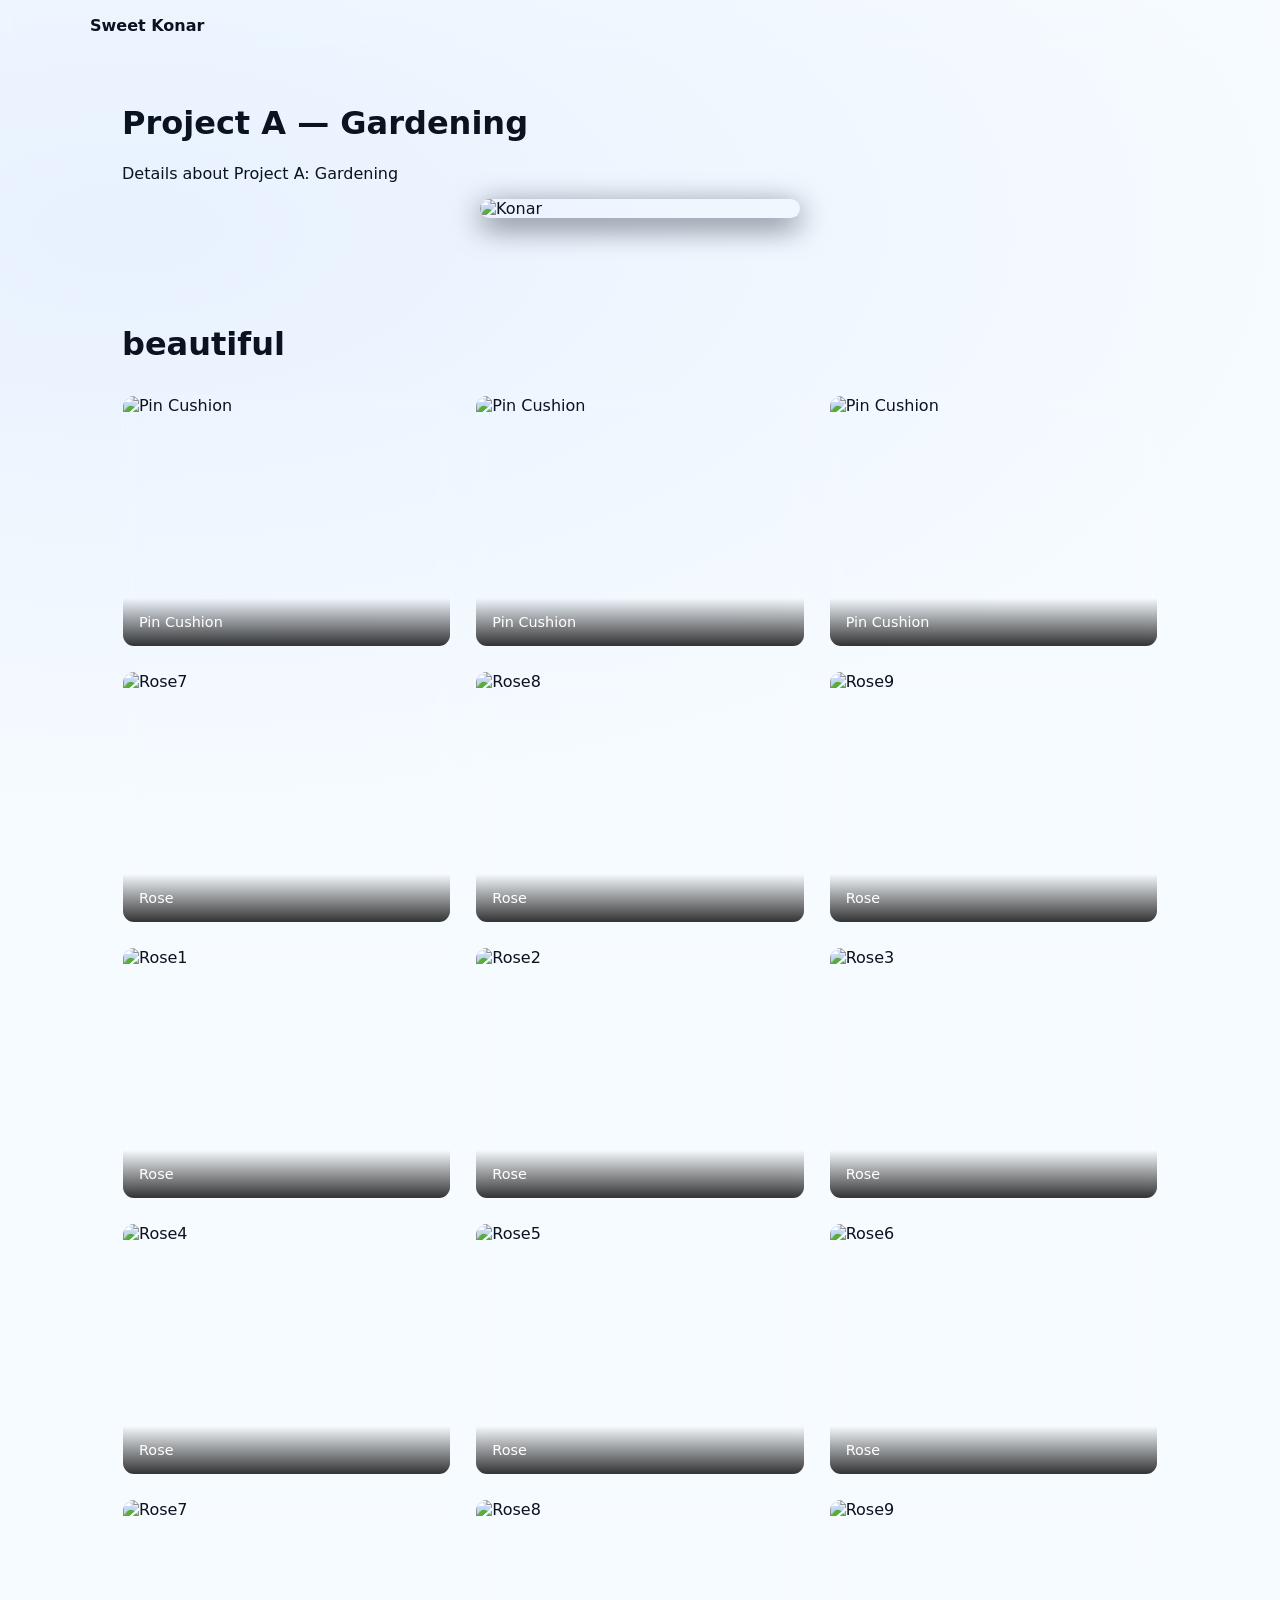
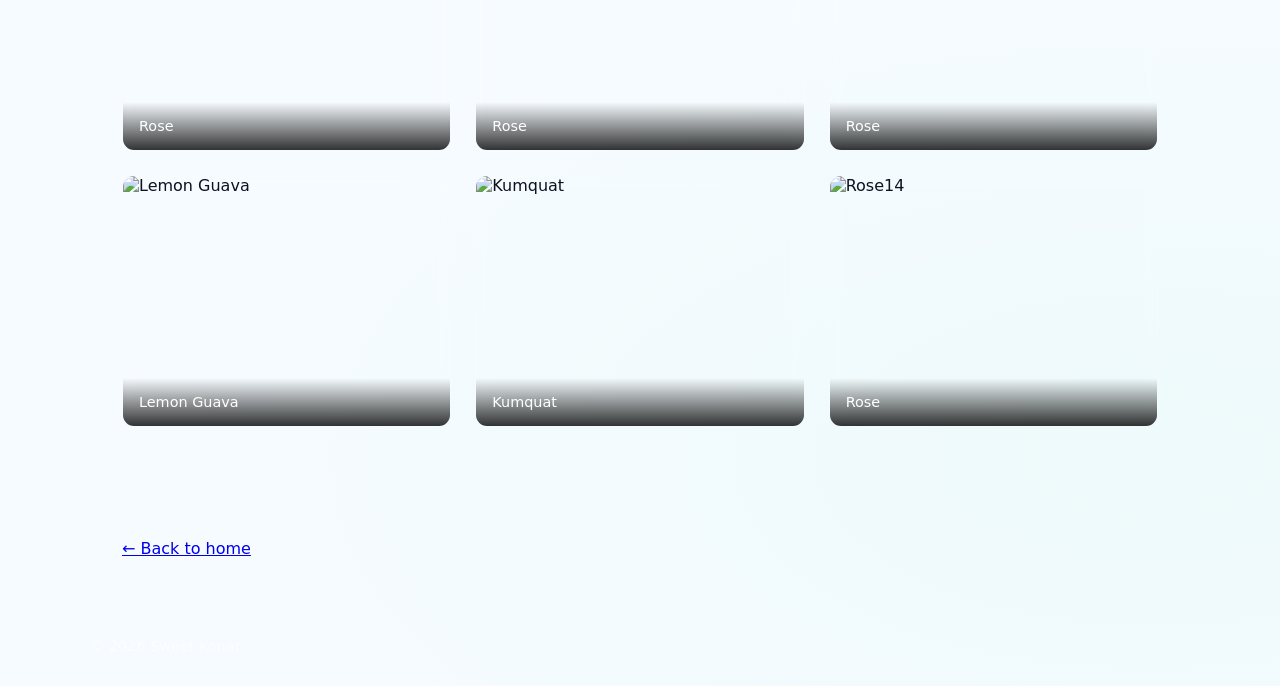
==== projectA.html @ 4a52314b "update" ====
<!doctype html>
<html lang="en">
<head>
  <meta charset="utf-8">
  <meta name="viewport" content="width=device-width,initial-scale=1">
  <title>Project B — Home Improvement</title>
  <link rel="stylesheet" href="styles.css">
</head>
<body>
  <header class="site-header">
    <div class="container header-inner">
      <a class="brand" href="/">Sweet Konar</a>
    </div>
  </header>
  <main class="container">
    <h1>Project A — Gardening</h1>
    <p>Details about Project A: Gardening</p>
    <div class="hero-media" aria-hidden>
      <img src="A/door.jpeg" alt="Konar" class="avatar">
    </div>
  
    <!-- Photo Gallery Section -->
    <section class="photo-gallery">
      <h2>beautiful</h2>
      <div class="gallery-grid">
        <!-- Add your photos here -->
        <div class="gallery-item">
          <img src="A/pincushion_small.jpeg" alt="Pin Cushion" loading="lazy">
          <div class="gallery-caption">Pin Cushion</div>
        </div>
        <div class="gallery-item">
          <img src="A/pincushion4.jpeg" alt="Pin Cushion" loading="lazy">
          <div class="gallery-caption">Pin Cushion</div>
        </div>
        <div class="gallery-item">
          <img src="A/pincushion3_small.jpeg" alt="Pin Cushion" loading="lazy">
          <div class="gallery-caption">Pin Cushion</div>
        </div>
        <div class="gallery-item">
          <img src="A/rose17.jpeg" alt="Rose7" loading="lazy">
          <div class="gallery-caption">Rose</div>
        </div>
        <div class="gallery-item">
          <img src="A/rose11.jpeg" alt="Rose8" loading="lazy">
          <div class="gallery-caption">Rose</div>
        </div>
        <div class="gallery-item">
          <img src="A/rose12.jpeg" alt="Rose9" loading="lazy">
          <div class="gallery-caption">Rose</div>
        </div>
        <div class="gallery-item">
          <img src="A/rose1.jpeg" alt="Rose1" loading="lazy">
          <div class="gallery-caption">Rose</div>
        </div>
        <div class="gallery-item">
          <img src="A/rose2.jpeg" alt="Rose2" loading="lazy">
          <div class="gallery-caption">Rose</div>
        </div>
        <div class="gallery-item">
          <img src="A/rose3.jpeg" alt="Rose3" loading="lazy">
          <div class="gallery-caption">Rose</div>
        </div>
        <div class="gallery-item">
          <img src="A/rose4.jpeg" alt="Rose4" loading="lazy">
          <div class="gallery-caption">Rose</div>
        </div>
        <div class="gallery-item">
          <img src="A/rose5.jpeg" alt="Rose5" loading="lazy">
          <div class="gallery-caption">Rose</div>
        </div>
        <div class="gallery-item">
          <img src="A/rose6.jpeg" alt="Rose6" loading="lazy">
          <div class="gallery-caption">Rose</div>
        </div>
        <div class="gallery-item">
          <img src="A/rose7.jpeg" alt="Rose7" loading="lazy">
          <div class="gallery-caption">Rose</div>
        </div>
        <div class="gallery-item">
          <img src="A/rose8.jpeg" alt="Rose8" loading="lazy">
          <div class="gallery-caption">Rose</div>
        </div>
        <div class="gallery-item">
          <img src="A/rose9.jpeg" alt="Rose9" loading="lazy">
          <div class="gallery-caption">Rose</div>
        </div>
        <div class="gallery-item">
          <img src="A/lemon_guava.jpeg" alt="Lemon Guava" loading="lazy">
          <div class="gallery-caption">Lemon Guava</div>
        </div>
        <div class="gallery-item">
          <img src="A/kumquat.jpeg" alt="Kumquat" loading="lazy">
          <div class="gallery-caption">Kumquat</div>
        </div>
        <div class="gallery-item">
          <img src="A/rose14.jpeg" alt="Rose14" loading="lazy">
          <div class="gallery-caption">Rose</div>
        </div>
        <!-- Add more gallery items as needed -->
      </div>
    </section>

    <p><a href="/">← Back to home</a></p>
  </main>
  <footer class="site-footer container">© <span id="year"></span> Sweet Konar</footer>
  <script>
    document.getElementById('year').textContent = new Date().getFullYear();

    // Simple lightbox functionality
    document.addEventListener('DOMContentLoaded', function() {
      const galleryItems = document.querySelectorAll('.gallery-item img');
      const lightbox = document.createElement('div');
      lightbox.id = 'lightbox';
      lightbox.innerHTML = `
        <div class="lightbox-overlay">
          <div class="lightbox-content">
            <img src="" alt="">
            <div class="lightbox-caption"></div>
            <button class="lightbox-close">&times;</button>
          </div>
        </div>
      `;
      document.body.appendChild(lightbox);

      const lightboxImg = lightbox.querySelector('img');
      const lightboxCaption = lightbox.querySelector('.lightbox-caption');
      const lightboxClose = lightbox.querySelector('.lightbox-close');
      const lightboxOverlay = lightbox.querySelector('.lightbox-overlay');

      galleryItems.forEach(item => {
        item.addEventListener('click', function() {
          lightboxImg.src = this.src;
          lightboxCaption.textContent = this.alt;
          lightbox.style.display = 'block';
          document.body.style.overflow = 'hidden';
        });
      });

      function closeLightbox() {
        lightbox.style.display = 'none';
        document.body.style.overflow = 'auto';
      }

      lightboxClose.addEventListener('click', closeLightbox);
      lightboxOverlay.addEventListener('click', function(e) {
        if (e.target === lightboxOverlay) {
          closeLightbox();
        }
      });

      document.addEventListener('keydown', function(e) {
        if (e.key === 'Escape' && lightbox.style.display === 'block') {
          closeLightbox();
        }
      });
    });
  </script>
</body>
</html>
---- styles.css ----
:root{
  --bg: #0f172a;
  --card: rgba(255,255,255,0.06);
  --muted: rgba(255,255,255,0.7);
  --accent: linear-gradient(90deg,#6EE7B7,#3B82F6);
  --max-width: 1100px;
  --radius: 12px;
}
*{box-sizing:border-box}
body{
  margin:0; font-family: Inter, ui-sans-serif, system-ui, -apple-system, "Segoe UI", Roboto, "Helvetica Neue", Arial;
  background: radial-gradient(1200px 600px at 10% 10%, rgba(59,130,246,0.08), transparent),
              radial-gradient(1000px 500px at 90% 90%, rgba(110,231,183,0.06), transparent),
              var(--bg);
  color:#e6eef8; -webkit-font-smoothing:antialiased; -moz-osx-font-smoothing:grayscale;
}
.container{max-width:var(--max-width);margin:0 auto;padding:2rem}
.site-header{backdrop-filter: blur(6px);background:linear-gradient(180deg, rgba(255,255,255,0.02), transparent);}
.header-inner{display:flex;align-items:center;justify-content:space-between;padding:1rem 0}
.brand{font-weight:700;color:inherit;text-decoration:none}
.nav a{color:var(--muted);margin-left:1rem;text-decoration:none}
.hero{padding:6rem 0}
.hero-inner{display:grid;grid-template-columns:1fr 320px;gap:2.5rem;align-items:center}
.hero-text h1{font-size:2.4rem;margin:0 0 .5rem}
.tagline{color:var(--muted);margin:0 0 1.25rem}
.cta-row{margin:1rem 0}
.btn{display:inline-block;padding:.6rem 1rem;border-radius:10px;background:transparent;border:1px solid rgba(255,255,255,0.12);color:inherit;text-decoration:none}
.btn.ghost{background:transparent;opacity:0.9}
.social a{margin-right:.6rem;color:var(--muted);display:inline-flex;align-items:center}
.hero-media{display:flex;justify-content:center}
.avatar{width:100%;max-width:320px;height:auto;border-radius:12px;box-shadow:0 8px 30px rgba(2,6,23,0.6)}
.section{padding:3rem 0;border-top:1px solid rgba(255,255,255,0.02);background:transparent}
.projects{list-style:disc inside;padding-left:1rem;margin:0}
.projects li{padding:.35rem 0;color:var(--muted)}
.site-footer{padding:2rem 0;color:var(--muted);font-size:.9rem}
@media (max-width:880px){
  .hero-inner{grid-template-columns:1fr;grid-auto-rows:auto;text-align:center}
  .hero-media{order:-1}
  .nav{display:none}
}
@media (prefers-color-scheme:light){
  :root{--bg:#f6fbff;color-scheme:light}
  body{color:#0b1220}
  .site-header{background:transparent}
  .btn{border-color:rgba(11,18,32,0.08)}
}

/* Photo Gallery Styles */
.photo-gallery {
  margin: 3rem 0;
  padding: 2rem 0;
  border-top: 1px solid rgba(255,255,255,0.02);
}

.photo-gallery h2 {
  font-size: 2rem;
  margin-bottom: 2rem;
  color: inherit;
}

.gallery-grid {
  display: grid;
  grid-template-columns: repeat(auto-fill, minmax(300px, 1fr));
  gap: 1.5rem;
  margin-bottom: 2rem;
}

.gallery-item {
  position: relative;
  border-radius: var(--radius);
  overflow: hidden;
  background: var(--card);
  backdrop-filter: blur(6px);
  border: 1px solid rgba(255,255,255,0.08);
  transition: transform 0.3s ease, box-shadow 0.3s ease;
}

.gallery-item:hover {
  transform: translateY(-4px);
  box-shadow: 0 12px 40px rgba(2,6,23,0.4);
}

.gallery-item img {
  width: 100%;
  height: 250px;
  object-fit: cover;
  display: block;
  transition: transform 0.3s ease;
}

.gallery-item:hover img {
  transform: scale(1.05);
}

.gallery-caption {
  position: absolute;
  bottom: 0;
  left: 0;
  right: 0;
  background: linear-gradient(transparent, rgba(0,0,0,0.8));
  color: white;
  padding: 1rem;
  font-size: 0.9rem;
  font-weight: 500;
}

/* Responsive adjustments for gallery */
@media (max-width: 768px) {
  .gallery-grid {
    grid-template-columns: repeat(auto-fill, minmax(250px, 1fr));
    gap: 1rem;
  }

  .gallery-item img {
    height: 200px;
  }
}

@media (max-width: 480px) {
  .gallery-grid {
    grid-template-columns: 1fr;
  }

  .gallery-item img {
    height: 220px;
  }
}

/* Lightbox Styles */
#lightbox {
  display: none;
  position: fixed;
  top: 0;
  left: 0;
  width: 100%;
  height: 100%;
  z-index: 1000;
}

.lightbox-overlay {
  position: absolute;
  top: 0;
  left: 0;
  width: 100%;
  height: 100%;
  background: rgba(15, 23, 42, 0.9);
  backdrop-filter: blur(8px);
  display: flex;
  align-items: center;
  justify-content: center;
  padding: 2rem;
}

.lightbox-content {
  position: relative;
  max-width: 90vw;
  max-height: 90vh;
  background: var(--bg);
  border-radius: var(--radius);
  overflow: hidden;
  box-shadow: 0 20px 60px rgba(2,6,23,0.6);
  border: 1px solid rgba(255,255,255,0.1);
}

.lightbox-content img {
  width: 100%;
  height: auto;
  max-height: 80vh;
  object-fit: contain;
  display: block;
}

.lightbox-caption {
  position: absolute;
  bottom: 0;
  left: 0;
  right: 0;
  background: linear-gradient(transparent, rgba(0,0,0,0.9));
  color: white;
  padding: 1.5rem;
  font-size: 1rem;
  font-weight: 500;
}

.lightbox-close {
  position: absolute;
  top: 1rem;
  right: 1rem;
  background: rgba(0,0,0,0.7);
  color: white;
  border: none;
  width: 40px;
  height: 40px;
  border-radius: 50%;
  font-size: 1.5rem;
  cursor: pointer;
  display: flex;
  align-items: center;
  justify-content: center;
  transition: background 0.3s ease;
}

.lightbox-close:hover {
  background: rgba(0,0,0,0.9);
}

@media (max-width: 768px) {
  .lightbox-overlay {
    padding: 1rem;
  }

  .lightbox-content {
    max-width: 95vw;
    max-height: 95vh;
  }

  .lightbox-content img {
    max-height: 70vh;
  }
}
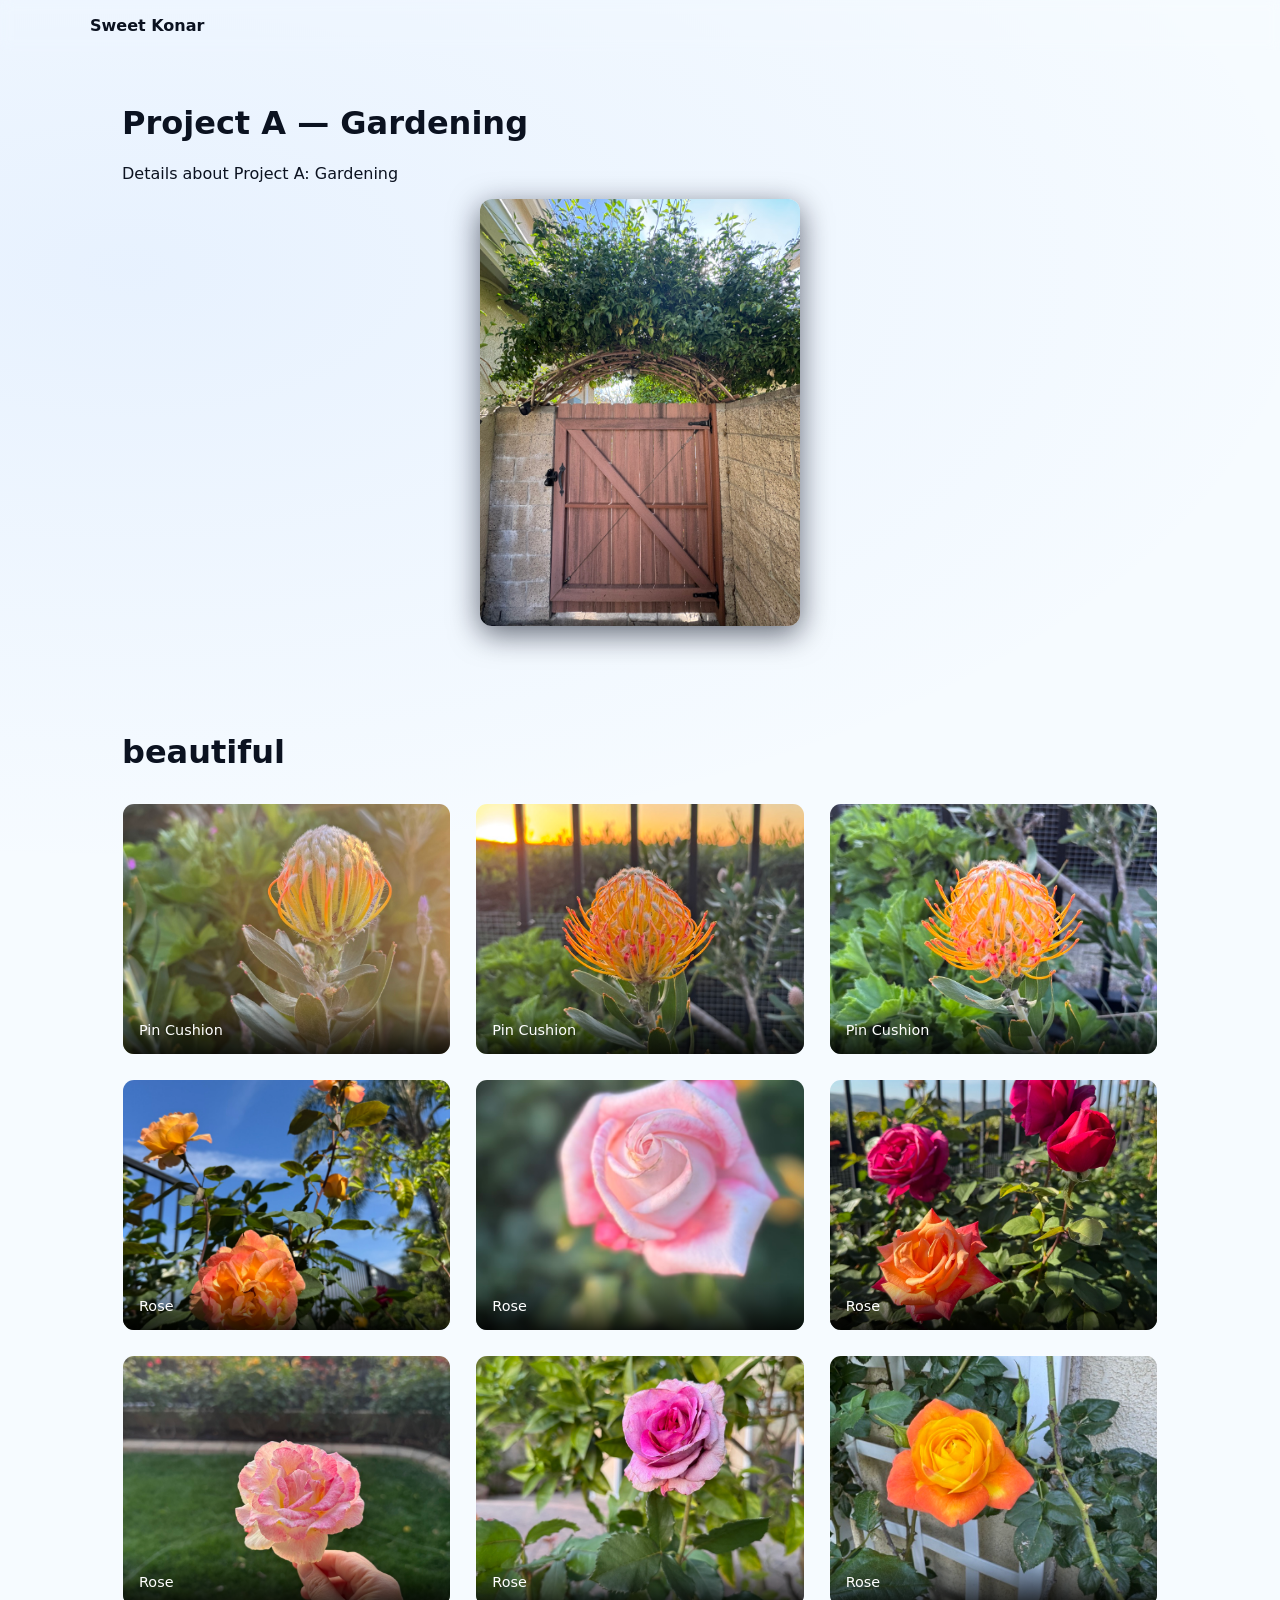
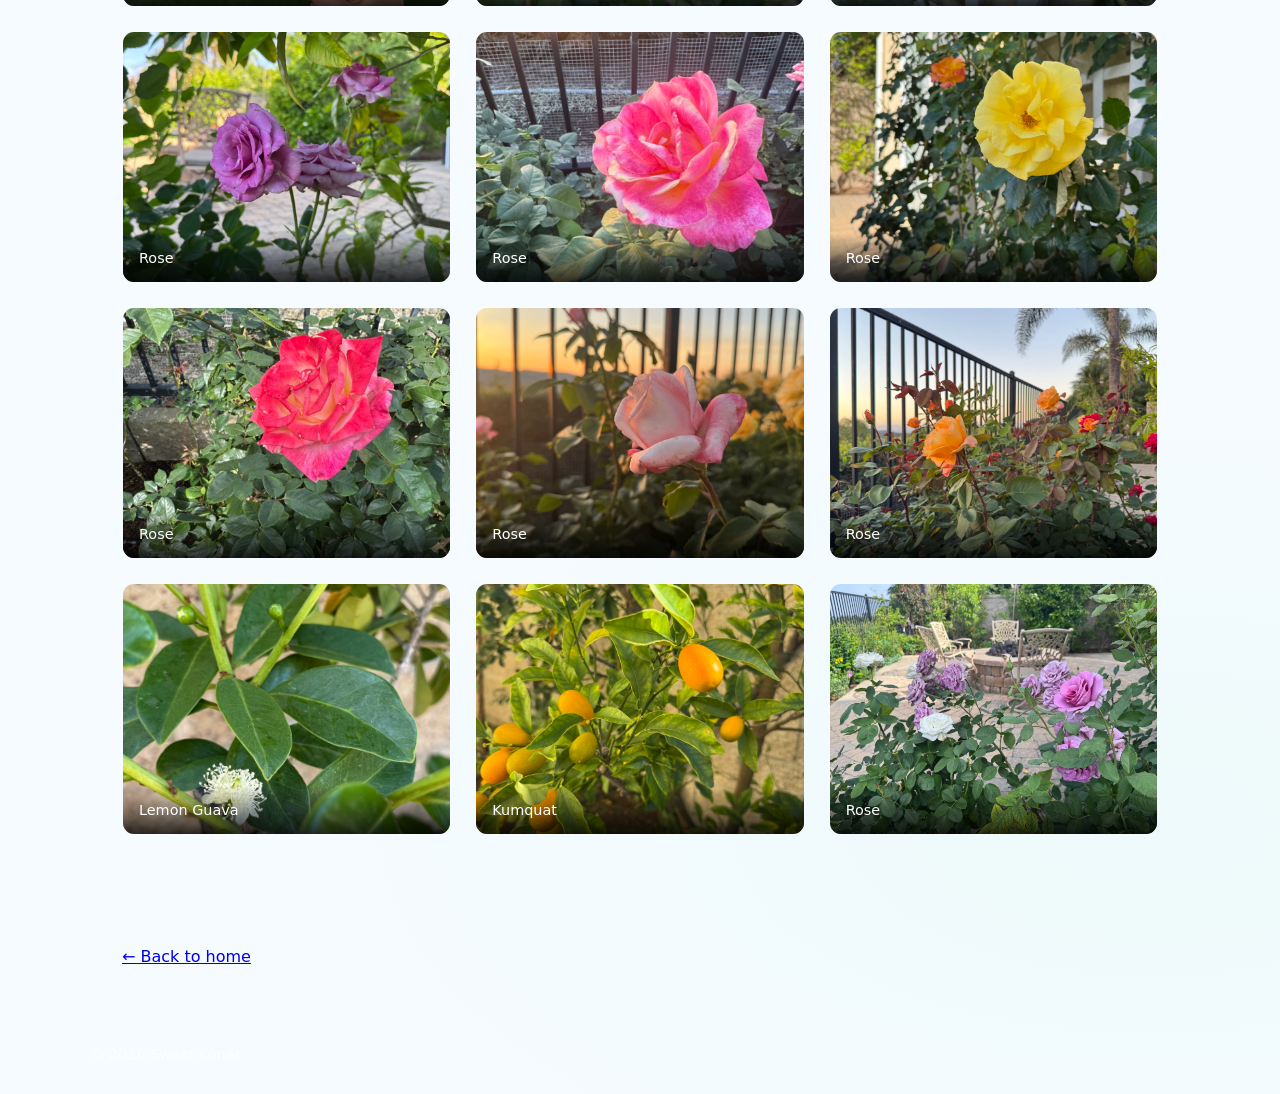
==== commit eb8be555: "typo" ====
--- a/projectA.html
+++ b/projectA.html
@@ -3,7 +3,7 @@
 <head>
   <meta charset="utf-8">
   <meta name="viewport" content="width=device-width,initial-scale=1">
-  <title>Project B — Home Improvement</title>
+  <title>Project A — Gardening</title>
   <link rel="stylesheet" href="styles.css">
 </head>
 <body>
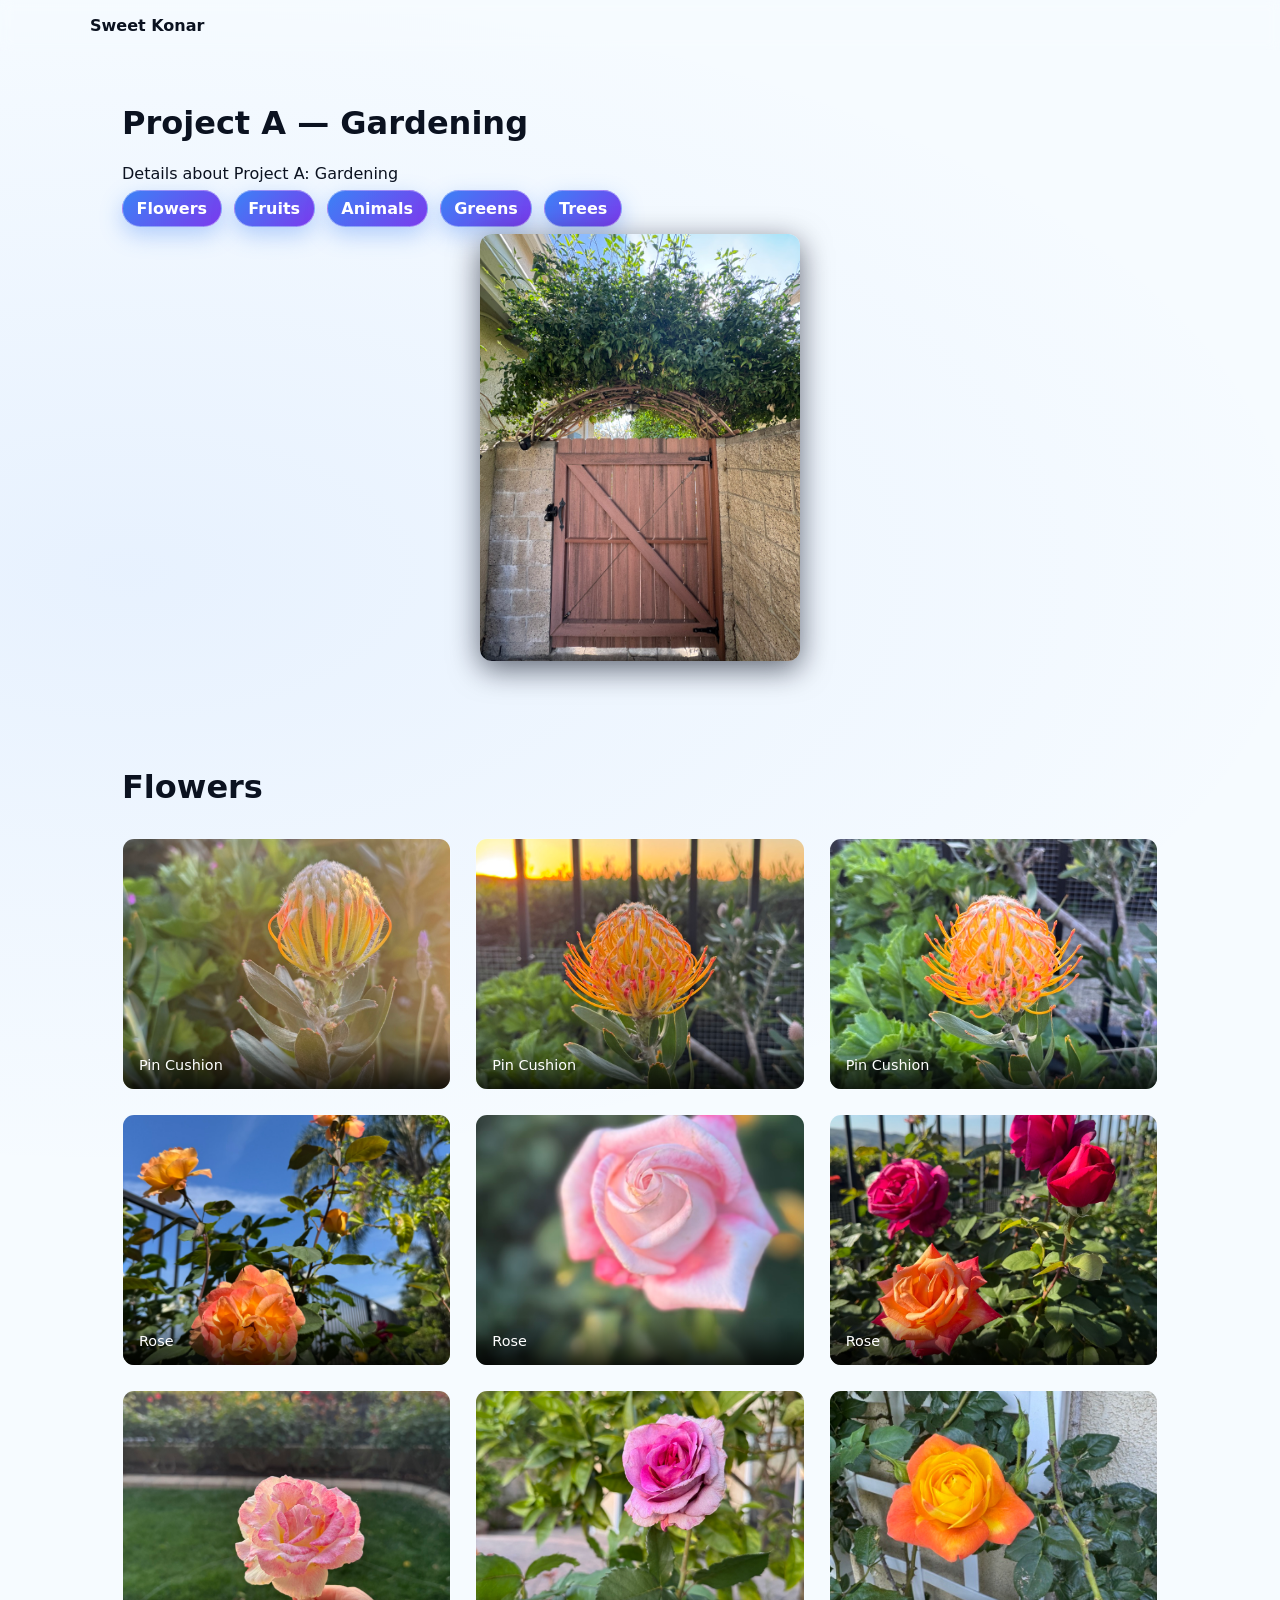
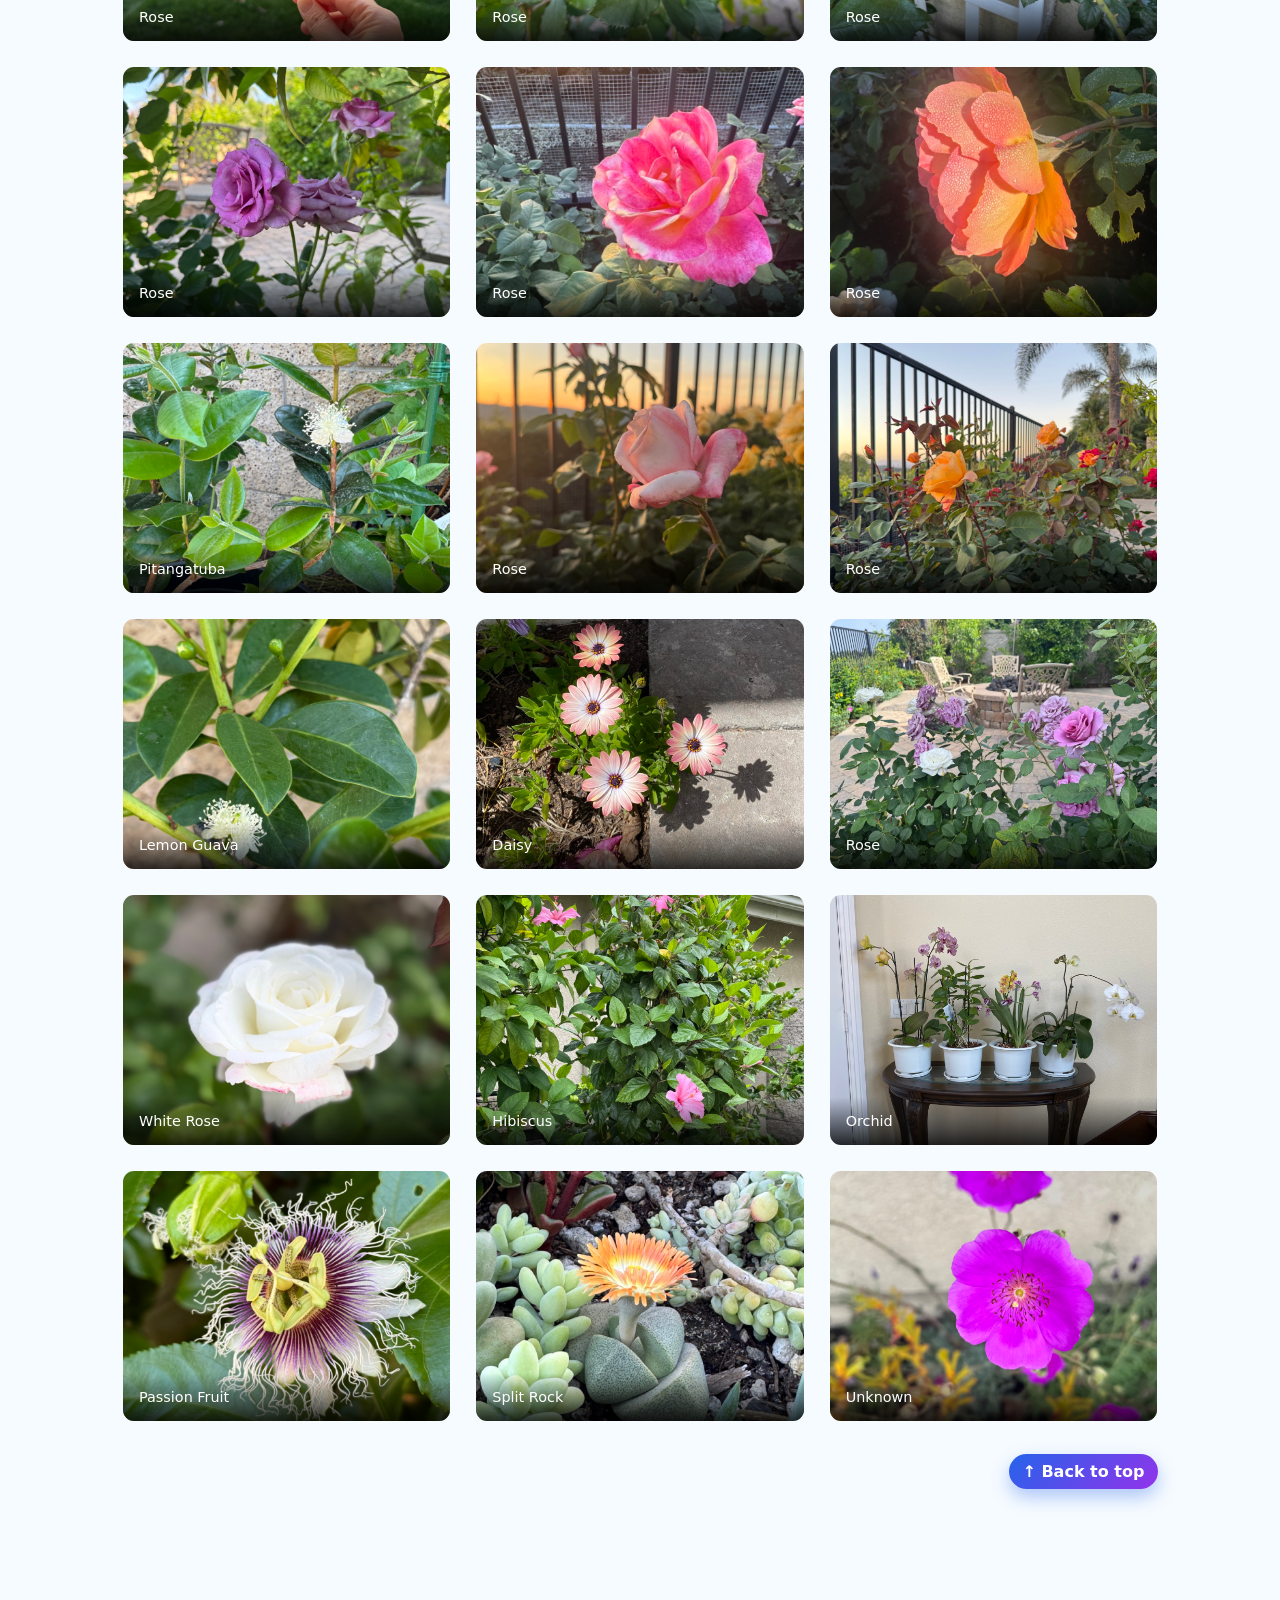
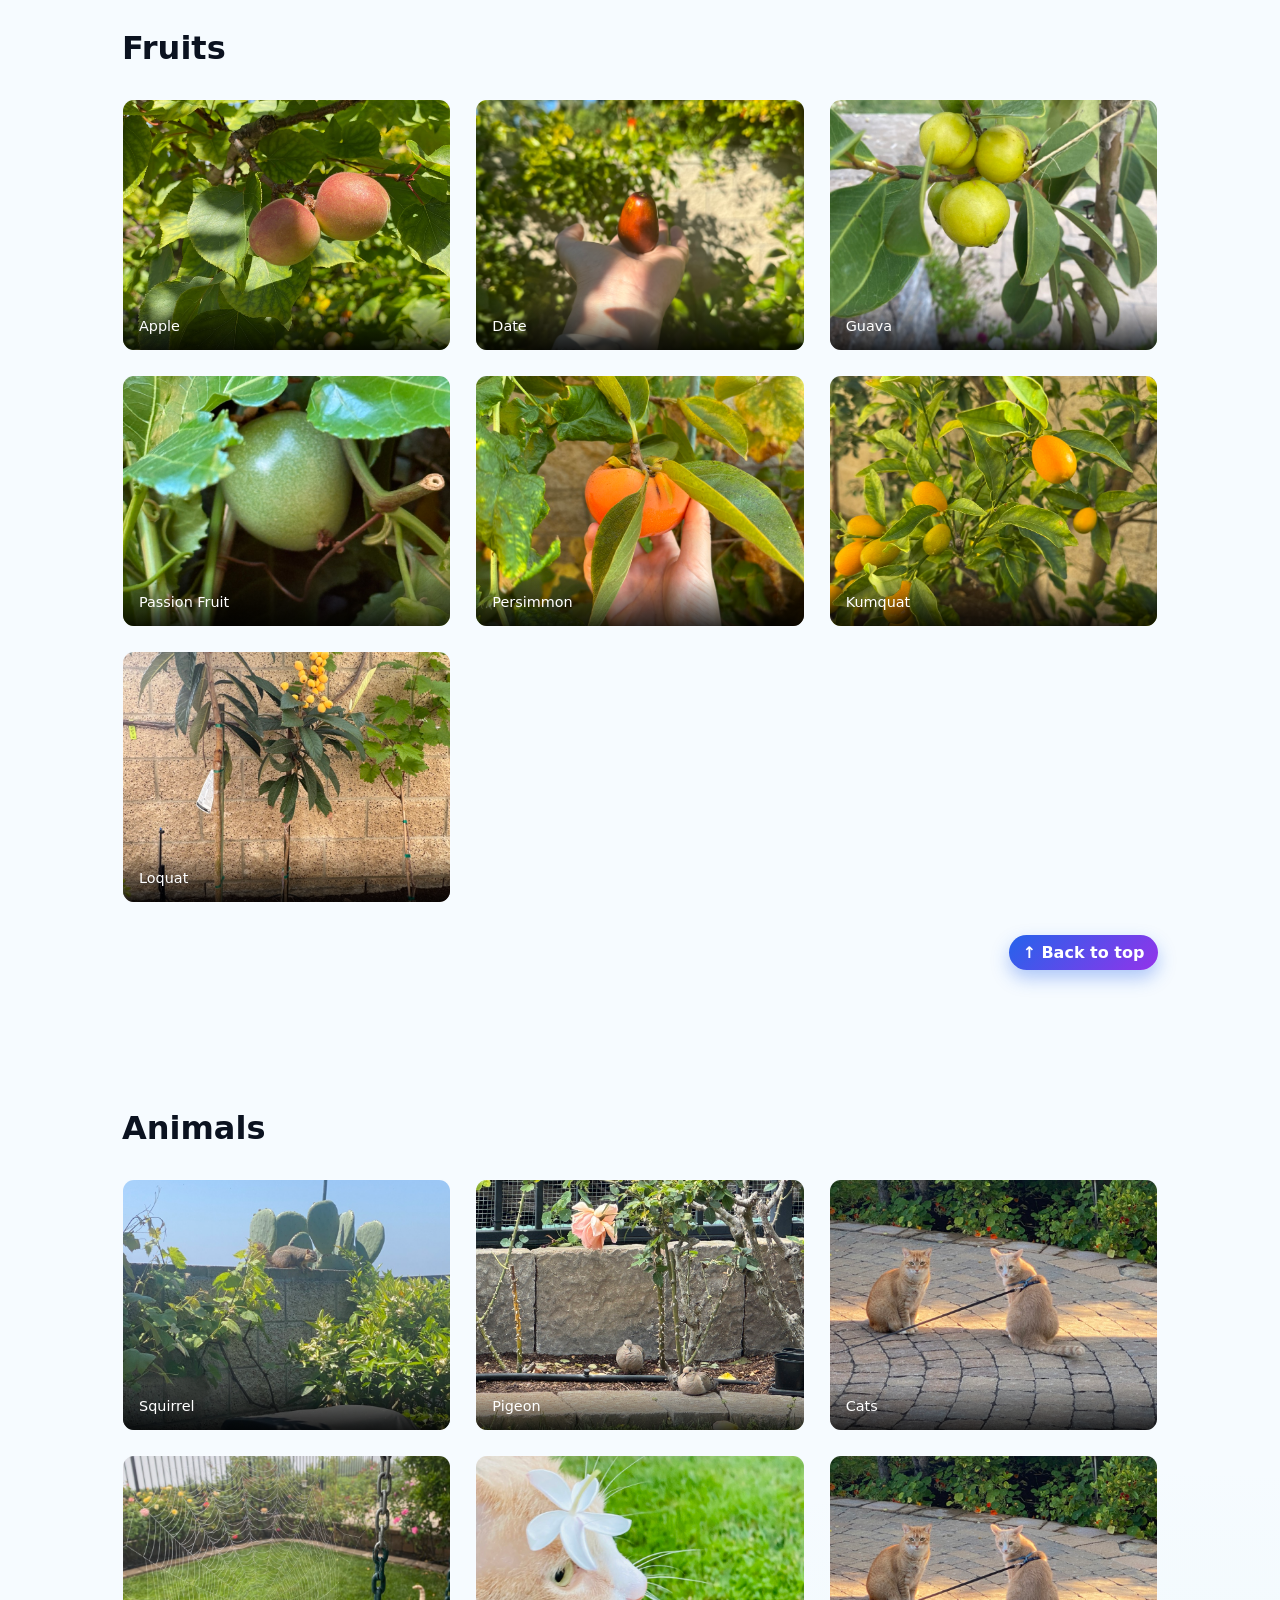
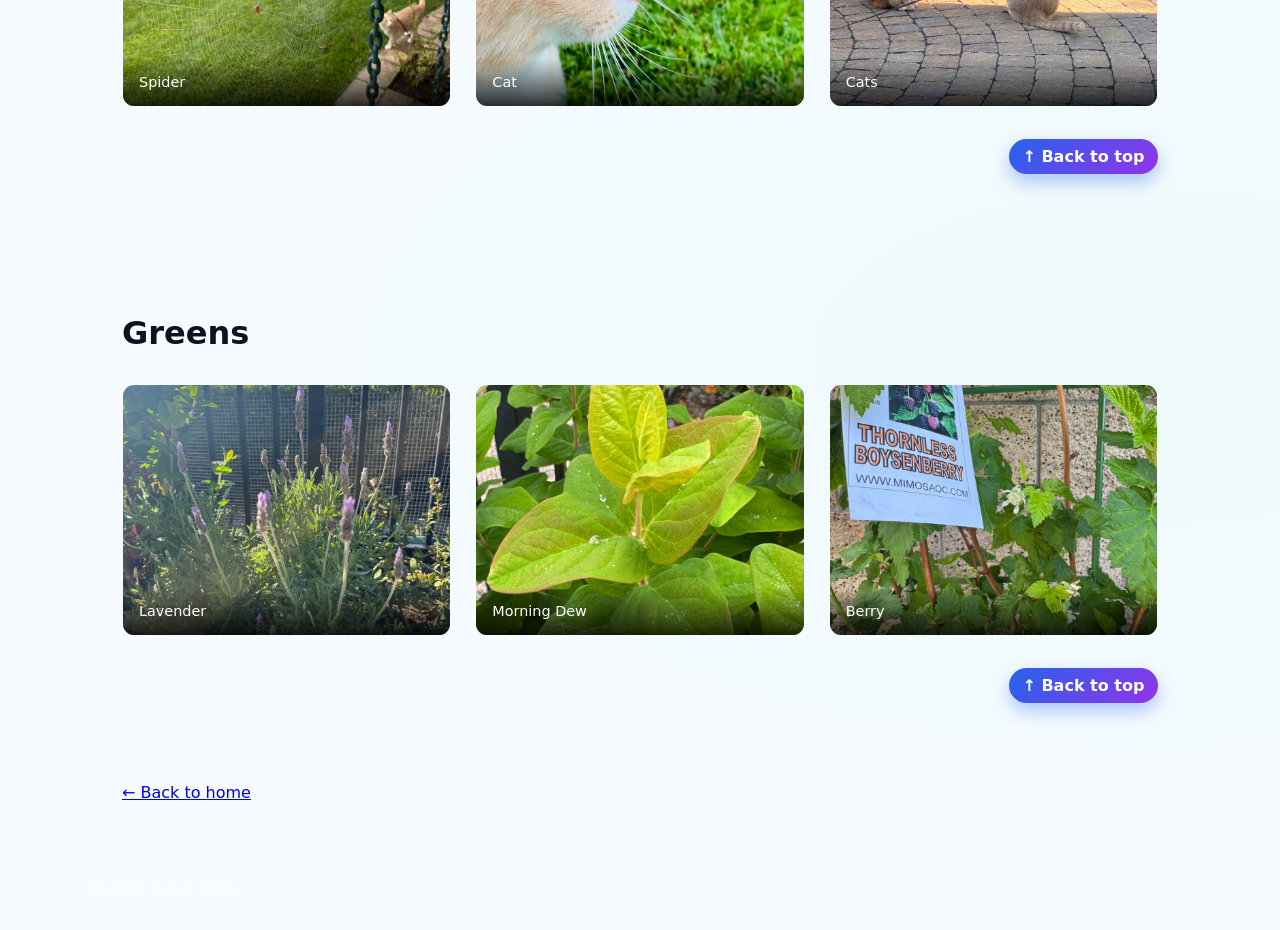
==== commit fe549207: "add pictures" ====
--- a/projectA.html
+++ b/projectA.html
@@ -12,16 +12,27 @@
       <a class="brand" href="/">Sweet Konar</a>
     </div>
   </header>
-  <main class="container">
+  <main id="top" class="container">
     <h1>Project A — Gardening</h1>
     <p>Details about Project A: Gardening</p>
+
+    <nav class="jump-links" aria-label="Jump to gallery sections">
+      <ul>
+        <li><a href="#flowers">Flowers</a></li>
+        <li><a href="#fruits">Fruits</a></li>
+        <li><a href="#animals">Animals</a></li>
+        <li><a href="#greens">Greens</a></li>
+        <li><a href="#trees">Trees</a></li>
+      </ul>
+    </nav>
+
     <div class="hero-media" aria-hidden>
       <img src="A/door.jpeg" alt="Konar" class="avatar">
     </div>
   
     <!-- Photo Gallery Section -->
-    <section class="photo-gallery">
-      <h2>beautiful</h2>
+    <section id="flowers" class="photo-gallery">
+      <h2>Flowers</h2>
       <div class="gallery-grid">
         <!-- Add your photos here -->
         <div class="gallery-item">
@@ -69,12 +80,12 @@
           <div class="gallery-caption">Rose</div>
         </div>
         <div class="gallery-item">
-          <img src="A/rose6.jpeg" alt="Rose6" loading="lazy">
-          <div class="gallery-caption">Rose</div>
-        </div>
-        <div class="gallery-item">
-          <img src="A/rose7.jpeg" alt="Rose7" loading="lazy">
-          <div class="gallery-caption">Rose</div>
+          <img src="A/flowers/rose_drop.jpeg" alt="Rose6" loading="lazy">
+          <div class="gallery-caption">Rose</div>
+        </div>
+        <div class="gallery-item">
+          <img src="A/pitangatuba2.jpeg" alt="Pitangatuba" loading="lazy">
+          <div class="gallery-caption">Pitangatuba</div>
         </div>
         <div class="gallery-item">
           <img src="A/rose8.jpeg" alt="Rose8" loading="lazy">
@@ -89,17 +100,138 @@
           <div class="gallery-caption">Lemon Guava</div>
         </div>
         <div class="gallery-item">
-          <img src="A/kumquat.jpeg" alt="Kumquat" loading="lazy">
+          <img src="A/flowers/daisy2.jpeg" alt="Daisy" loading="lazy">
+          <div class="gallery-caption">Daisy</div>
+        </div>
+        <div class="gallery-item">
+          <img src="A/rose14.jpeg" alt="Rose14" loading="lazy">
+          <div class="gallery-caption">Rose</div>
+        </div>
+        <div class="gallery-item">
+          <img src="A/flowers/white_rose.jpeg" alt="White Rose" loading="lazy">
+          <div class="gallery-caption">White Rose</div>
+        </div>
+        <div class="gallery-item">
+          <img src="A/flowers/Hibiscus.jpeg" alt="Hibiscus" loading="lazy">
+          <div class="gallery-caption">Hibiscus</div>
+        </div>
+        <div class="gallery-item">
+          <img src="A/flowers/orchid.jpeg" alt="Orchid" loading="lazy">
+          <div class="gallery-caption">Orchid</div>
+        </div>
+        <div class="gallery-item">
+          <img src="A/flowers/passion_fruit.jpeg" alt="Passion Fruit" loading="lazy">
+          <div class="gallery-caption">Passion Fruit</div>
+        </div>
+        <div class="gallery-item">
+          <img src="A/flowers/split_rock.jpeg" alt="Split Rock" loading="lazy">
+          <div class="gallery-caption">Split Rock</div>
+        </div>
+        <div class="gallery-item">
+          <img src="A/flowers/unknown.jpeg" alt="Unknown" loading="lazy">
+          <div class="gallery-caption">Unknown</div>
+        </div>
+        <!-- Add more gallery items as needed -->
+      </div>
+      <div class="top-link-row">
+        <a href="#top" class="top-link">↑ Back to top</a>
+      </div>
+    </section>
+<!-- Photo Gallery Section -->
+    <section id="fruits" class="photo-gallery">
+      <h2>Fruits</h2>
+      <div class="gallery-grid">
+        <!-- Add your photos here -->
+        <div class="gallery-item">
+          <img src="A/fruits/apple.jpeg" alt="Apple" loading="lazy">
+          <div class="gallery-caption">Apple</div>
+        </div>
+        <div class="gallery-item">
+          <img src="A/fruits/date.jpeg" alt="Date" loading="lazy">
+          <div class="gallery-caption">Date</div>
+        </div>
+        <div class="gallery-item">
+          <img src="A/fruits/guava.jpeg" alt="Guava" loading="lazy">
+          <div class="gallery-caption">Guava</div>
+        </div>
+        <div class="gallery-item">
+          <img src="A/fruits/passion_fruit.jpeg" alt="Passion Fruit" loading="lazy">
+          <div class="gallery-caption">Passion Fruit</div>
+        </div>
+        <div class="gallery-item">
+          <img src="A/fruits/persimmon2.jpeg" alt="Persimmon" loading="lazy">
+          <div class="gallery-caption">Persimmon</div>
+        </div>
+        <div class="gallery-item">
+          <img src="A/fruits/kumquat.jpeg" alt="Kumquat" loading="lazy">
           <div class="gallery-caption">Kumquat</div>
         </div>
         <div class="gallery-item">
-          <img src="A/rose14.jpeg" alt="Rose14" loading="lazy">
-          <div class="gallery-caption">Rose</div>
-        </div>
-        <!-- Add more gallery items as needed -->
-      </div>
-    </section>
-
+          <img src="A/fruits/loquat.jpeg" alt="Loquat" loading="lazy">
+          <div class="gallery-caption">Loquat</div>
+        </div>
+        <!-- Add more gallery items as needed -->
+      </div>
+      <div class="top-link-row">
+        <a href="#top" class="top-link">↑ Back to top</a>
+      </div>
+    </section>
+    <section id="animals" class="photo-gallery">
+      <h2>Animals</h2>
+      <div class="gallery-grid">
+        <!-- Add your photos here -->
+        <div class="gallery-item">
+          <img src="A/animals/squirrel.jpeg" alt="Squirrel" loading="lazy">
+          <div class="gallery-caption">Squirrel</div>
+        </div>
+        <div class="gallery-item">
+          <img src="A/animals/pigeon.jpeg" alt="Pigeon" loading="lazy">
+          <div class="gallery-caption">Pigeon</div>
+        </div>
+        <div class="gallery-item">
+          <img src="A/animals/cats.jpeg" alt="Cats" loading="lazy">
+          <div class="gallery-caption">Cats</div>
+        </div>
+        <div class="gallery-item">
+          <img src="A/animals/spider.jpeg" alt="Spider" loading="lazy">
+          <div class="gallery-caption">Spider</div>
+        </div>
+        <div class="gallery-item">
+          <img src="A/animals/cat1.jpeg" alt="Cat1" loading="lazy">
+          <div class="gallery-caption">Cat</div>
+        </div>
+        <div class="gallery-item">
+          <img src="A/animals/cats.jpeg" alt="Cats" loading="lazy">
+          <div class="gallery-caption">Cats</div>
+        </div>
+        <!-- Add more gallery items as needed -->
+      </div>
+      <div class="top-link-row">
+        <a href="#top" class="top-link">↑ Back to top</a>
+      </div>
+    </section>
+    <section id="greens" class="photo-gallery">
+      <h2>Greens</h2>
+      <div class="gallery-grid">
+        <!-- Add your photos here -->
+        <div class="gallery-item">
+          <img src="A/greens/lavender.jpeg" alt="Lavender" loading="lazy">
+          <div class="gallery-caption">Lavender</div>
+        </div>
+        <div class="gallery-item">
+          <img src="A/greens/morning_dew.jpeg" alt="Morning Dew" loading="lazy">
+          <div class="gallery-caption">Morning Dew</div>
+        </div>
+        <div class="gallery-item">
+          <img src="A/greens/berry.jpeg" alt="Berry" loading="lazy">
+          <div class="gallery-caption">Berry</div>
+        </div>
+        <!-- Add more gallery items as needed -->
+      </div>
+      <div class="top-link-row">
+        <a href="#top" class="top-link">↑ Back to top</a>
+      </div>
+    </section>
     <p><a href="/">← Back to home</a></p>
   </main>
   <footer class="site-footer container">© <span id="year"></span> Sweet Konar</footer>
--- a/styles.css
+++ b/styles.css
@@ -33,6 +33,14 @@
 .projects{list-style:disc inside;padding-left:1rem;margin:0}
 .projects li{padding:.35rem 0;color:var(--muted)}
 .site-footer{padding:2rem 0;color:var(--muted);font-size:.9rem}
+.jump-links ul{display:flex;gap:.75rem;flex-wrap:wrap;list-style:none;padding:0;margin:0 0 1rem}
+.jump-links a{color:#ffffff;background:linear-gradient(135deg,#3b82f6,#7c3aed);text-decoration:none;padding:.5rem .85rem;border:1px solid rgba(255,255,255,.35);border-radius:999px;font-weight:600;transition:transform .2s,box-shadow .2s,opacity .2s;box-shadow:0 8px 22px rgba(59,130,246,.35)}
+.jump-links a:hover,.jump-links a:focus{background:linear-gradient(135deg,#60a5fa,#c084fc);color:#ffffff;transform:translateY(-2px);box-shadow:0 12px 24px rgba(124,58,237,.45);opacity:1}
+.jump-links a:active{transform:scale(.98)}
+.top-link-row{display:flex;justify-content:flex-end;margin-top:1.25rem}
+.top-link{color:#ffffff;background:linear-gradient(135deg,#2563eb,#9333ea);text-decoration:none;padding:.5rem .85rem;border-radius:999px;font-weight:600;box-shadow:0 8px 18px rgba(37,99,235,.35);transition:transform .2s,box-shadow .2s,opacity .2s}
+.top-link:hover,.top-link:focus{transform:translateY(-1px);box-shadow:0 12px 22px rgba(147,51,234,.5);opacity:1}
+.top-link:active{transform:scale(.98)}
 @media (max-width:880px){
   .hero-inner{grid-template-columns:1fr;grid-auto-rows:auto;text-align:center}
   .hero-media{order:-1}
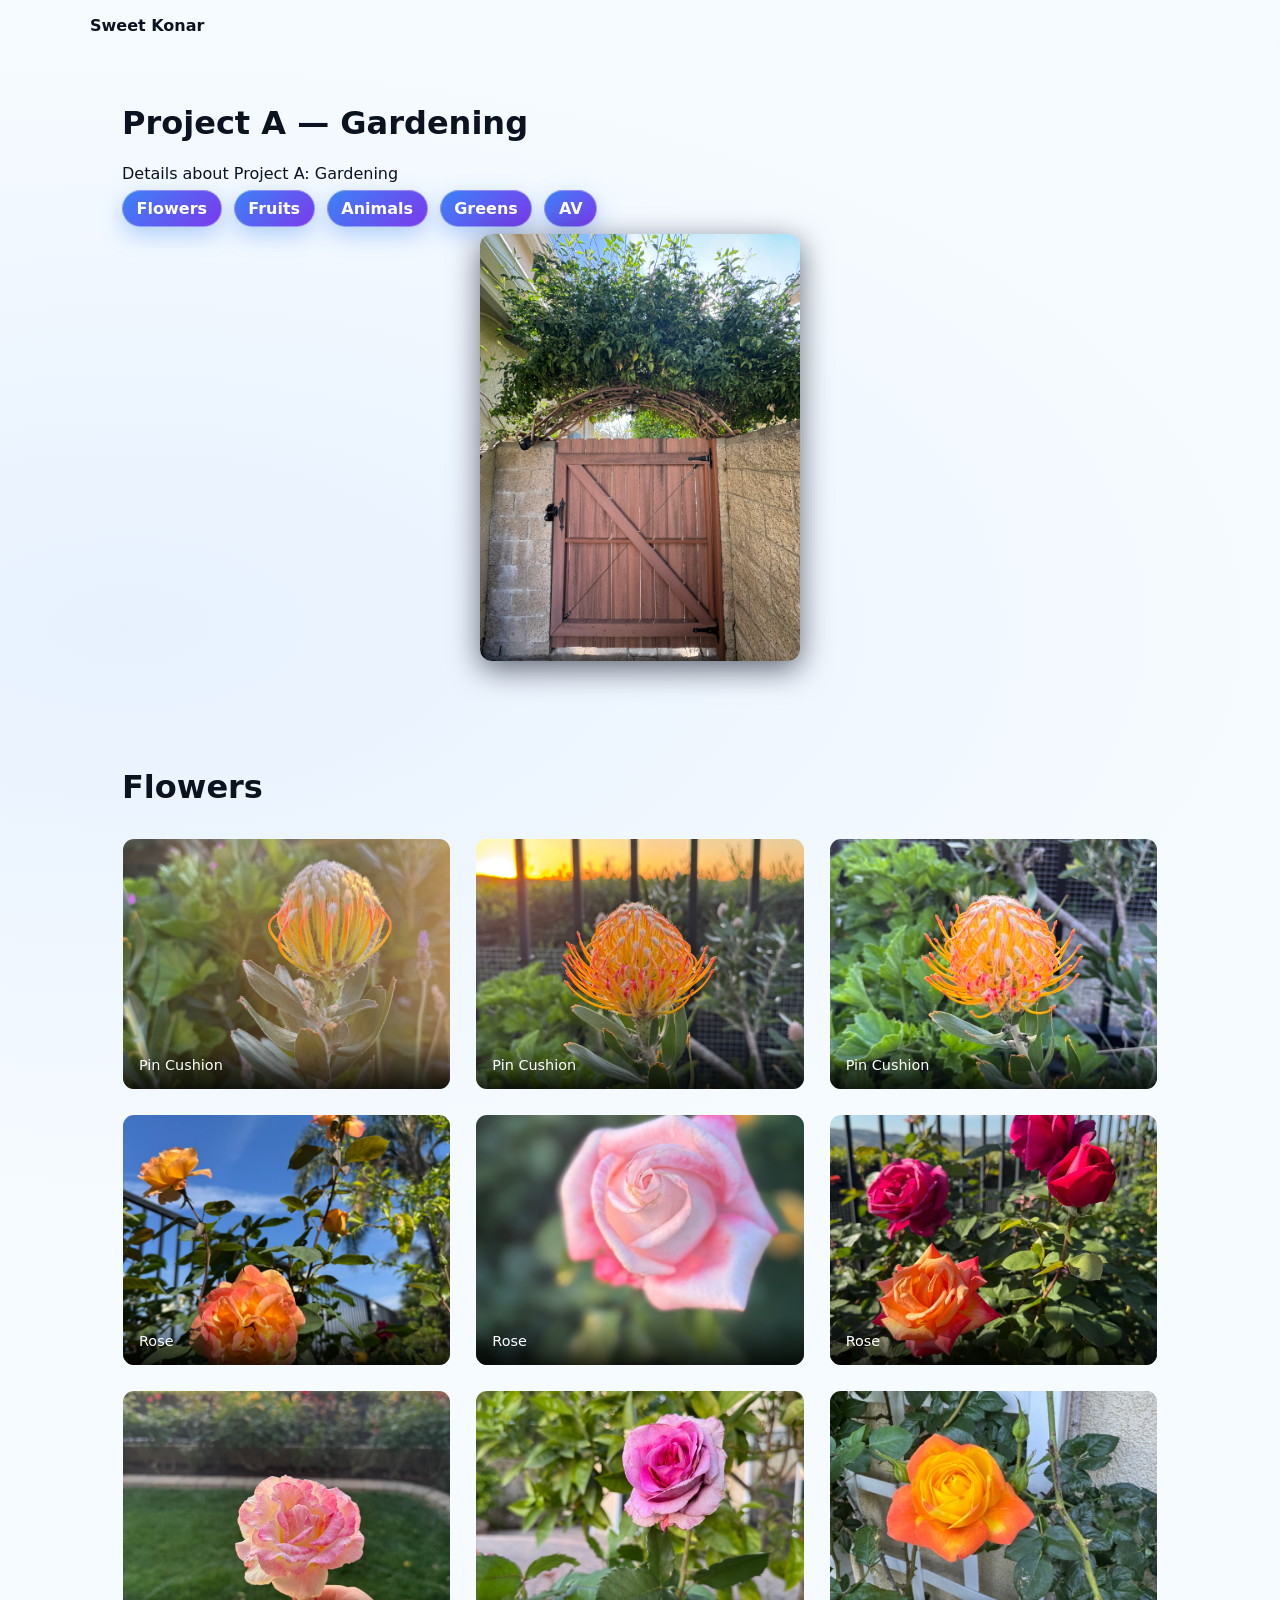
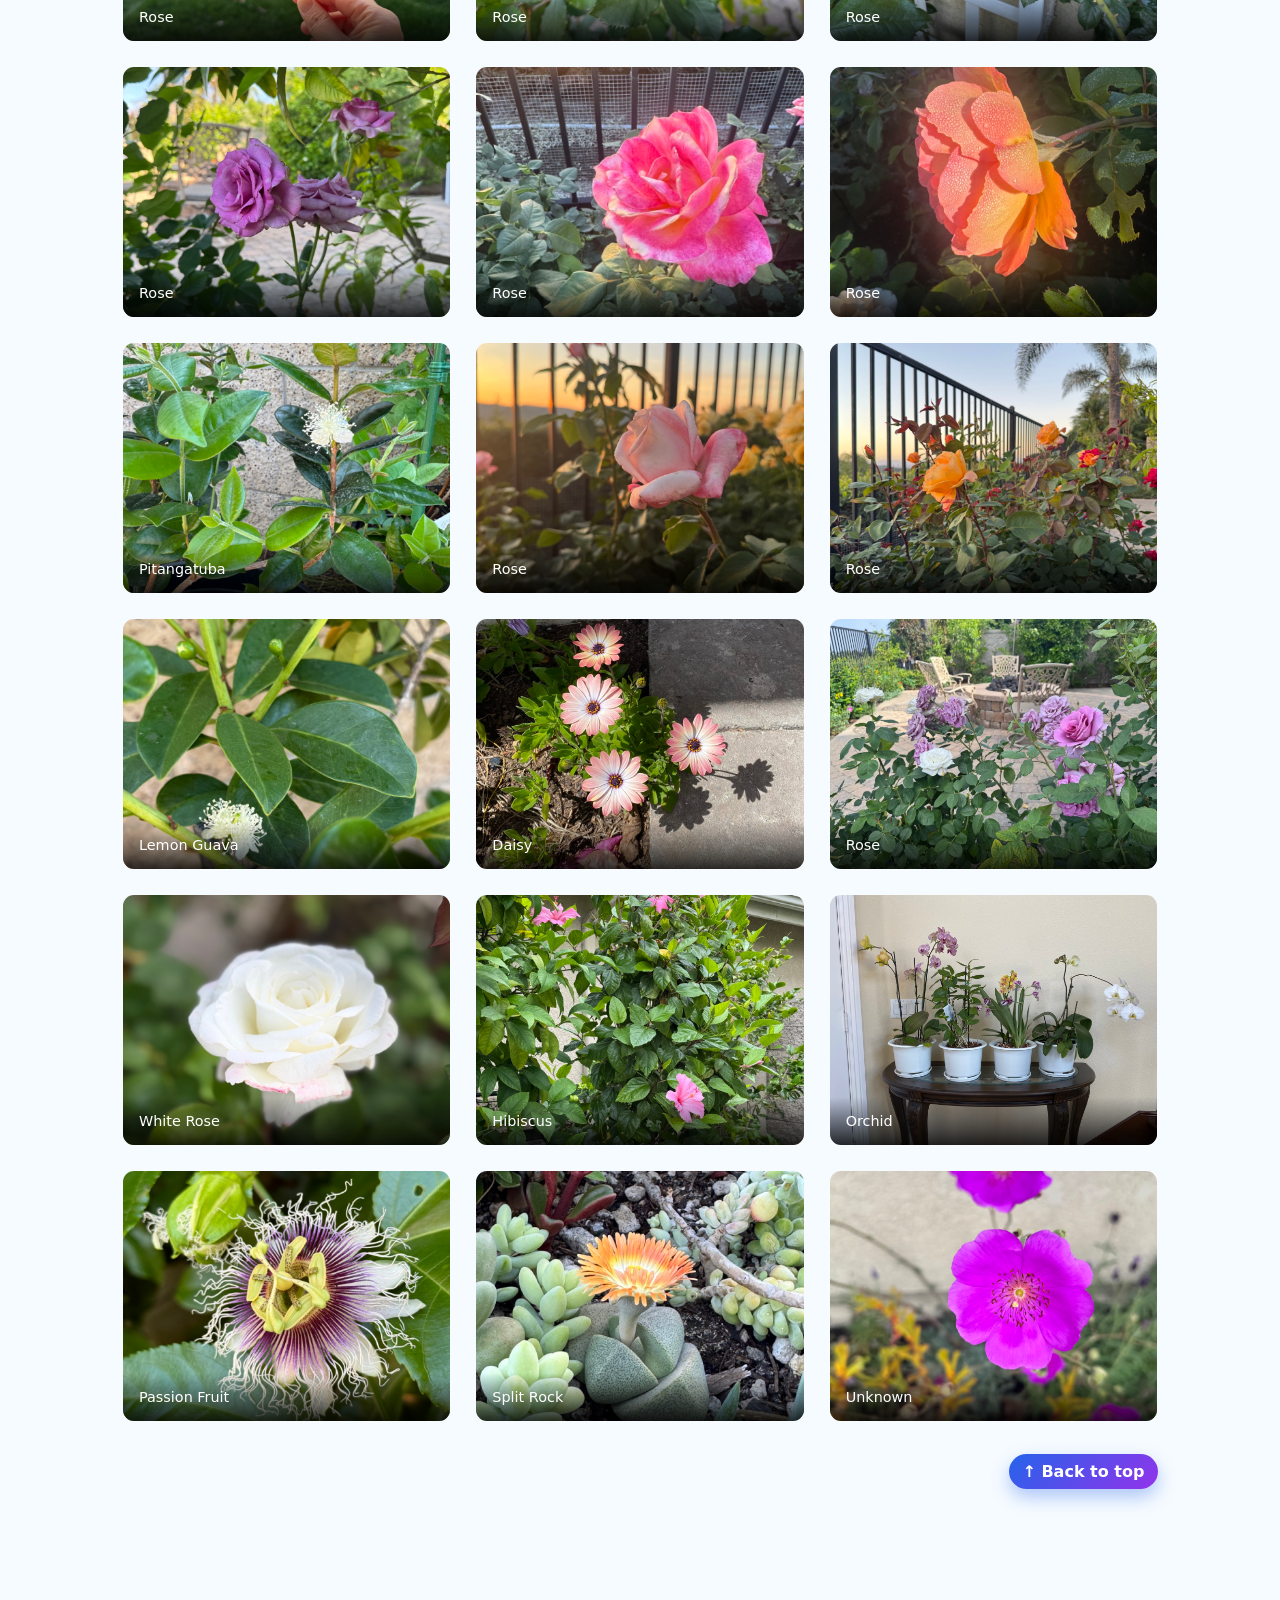
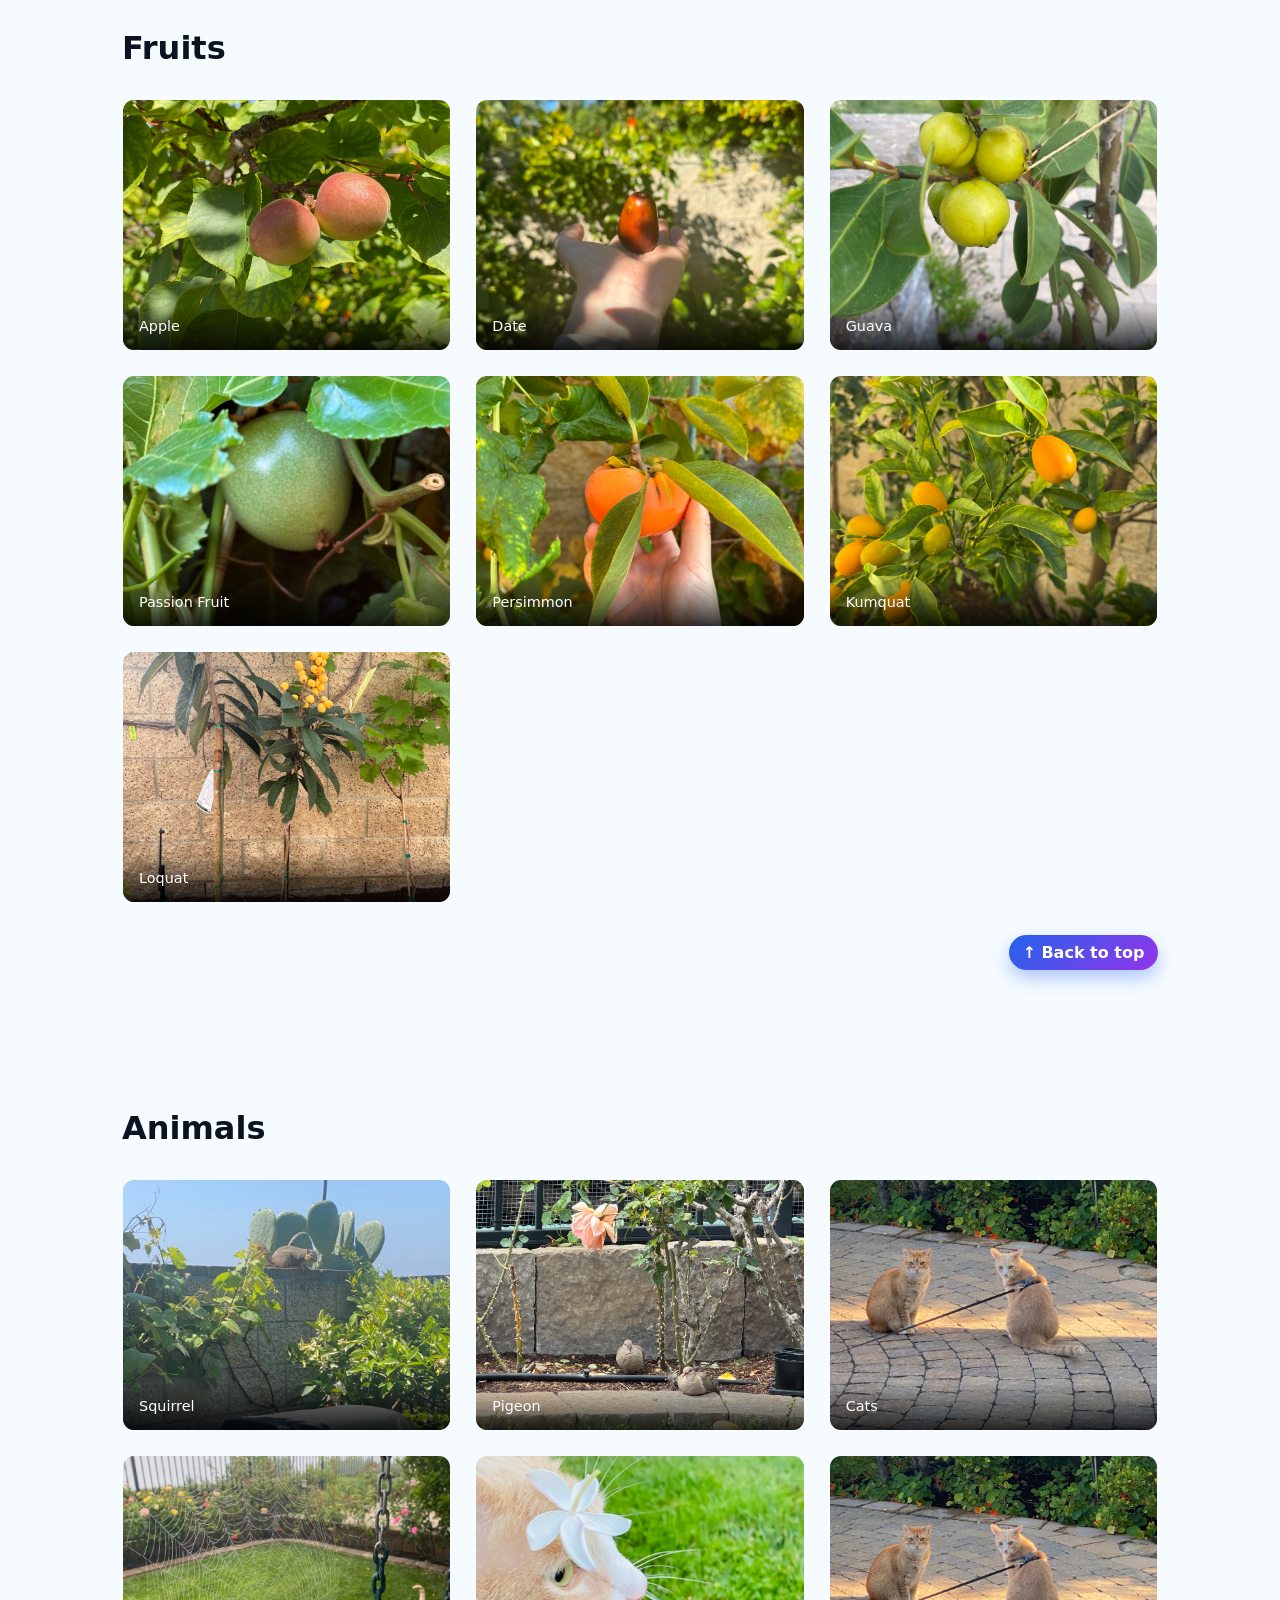
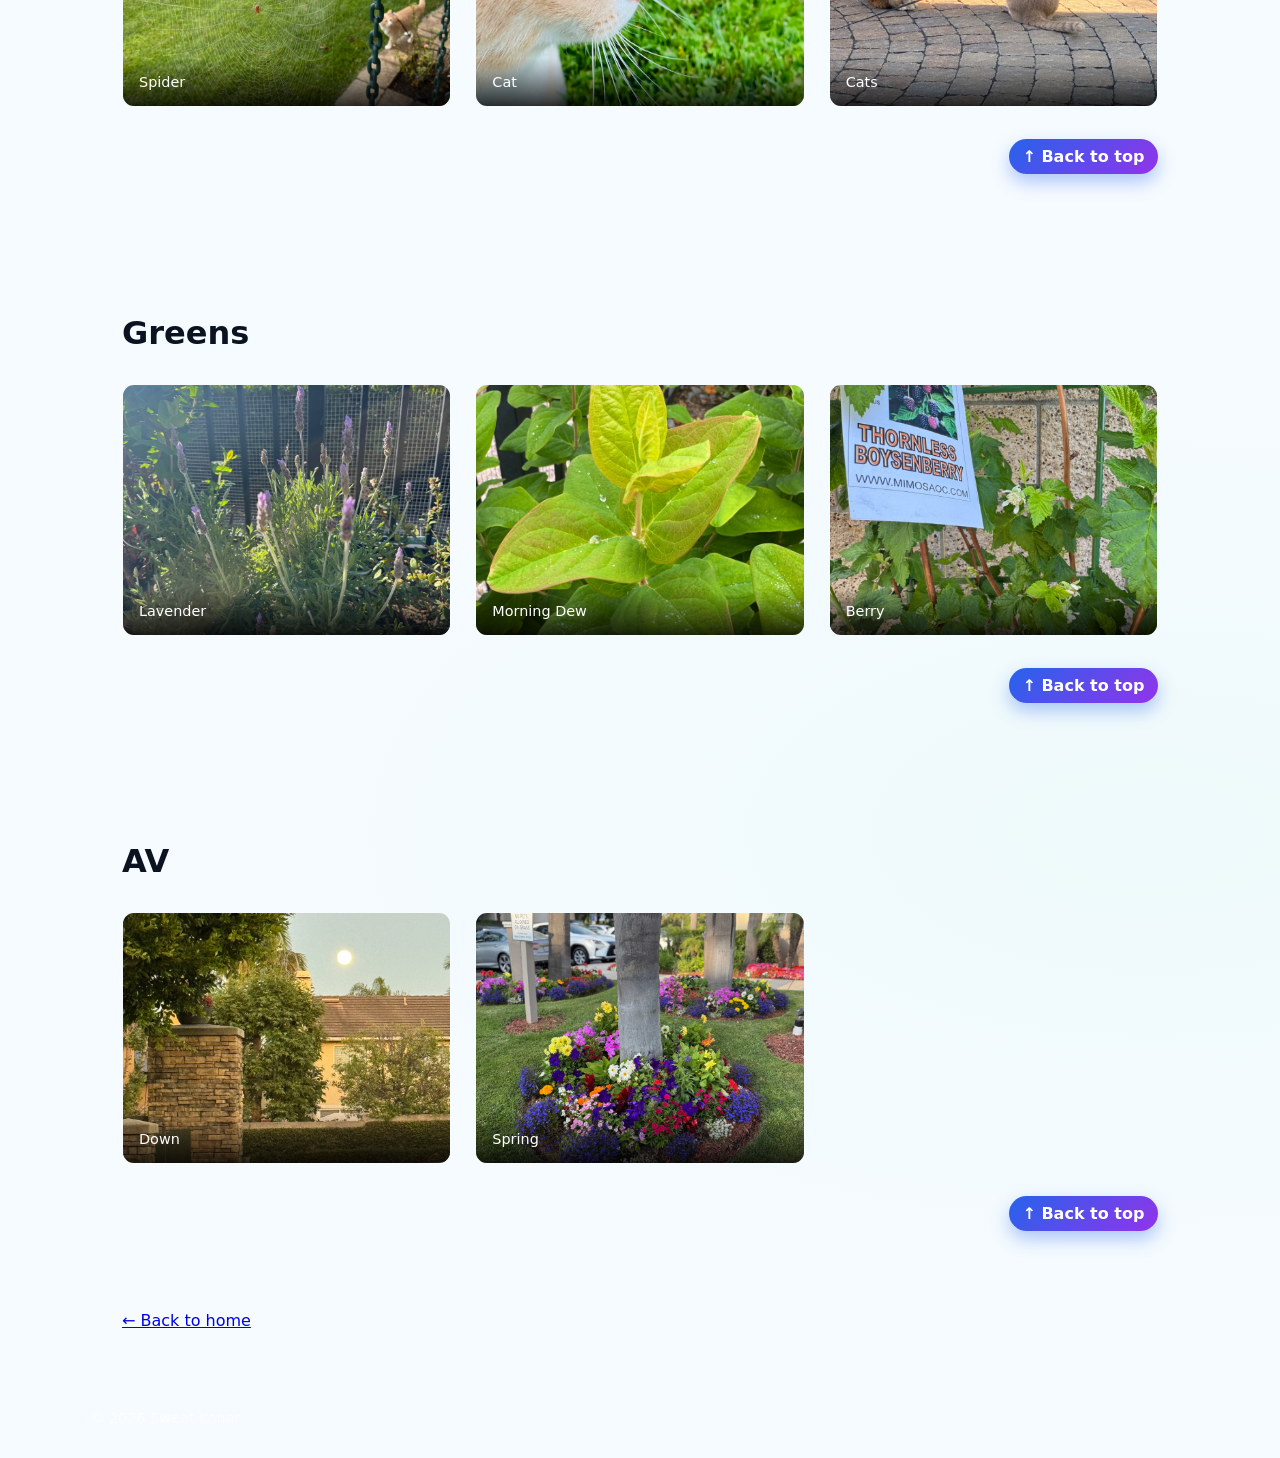
==== commit cf3225d3: "typo" ====
--- a/projectA.html
+++ b/projectA.html
@@ -22,7 +22,7 @@
         <li><a href="#fruits">Fruits</a></li>
         <li><a href="#animals">Animals</a></li>
         <li><a href="#greens">Greens</a></li>
-        <li><a href="#trees">Trees</a></li>
+        <li><a href="#av">AV</a></li>
       </ul>
     </nav>
 
@@ -225,6 +225,25 @@
         <div class="gallery-item">
           <img src="A/greens/berry.jpeg" alt="Berry" loading="lazy">
           <div class="gallery-caption">Berry</div>
+        </div>
+        <!-- Add more gallery items as needed -->
+      </div>
+      <div class="top-link-row">
+        <a href="#top" class="top-link">↑ Back to top</a>
+      </div>
+    </section>
+
+    <section id="av" class="photo-gallery">
+      <h2>AV</h2>
+      <div class="gallery-grid">
+        <!-- Add your photos here -->
+        <div class="gallery-item">
+          <img src="A/AV/down.jpeg" alt="Downn" loading="lazy">
+          <div class="gallery-caption">Down</div>
+        </div>
+        <div class="gallery-item">
+          <img src="A/AV/spring.jpeg" alt="Spring" loading="lazy">
+          <div class="gallery-caption">Spring</div>
         </div>
         <!-- Add more gallery items as needed -->
       </div>
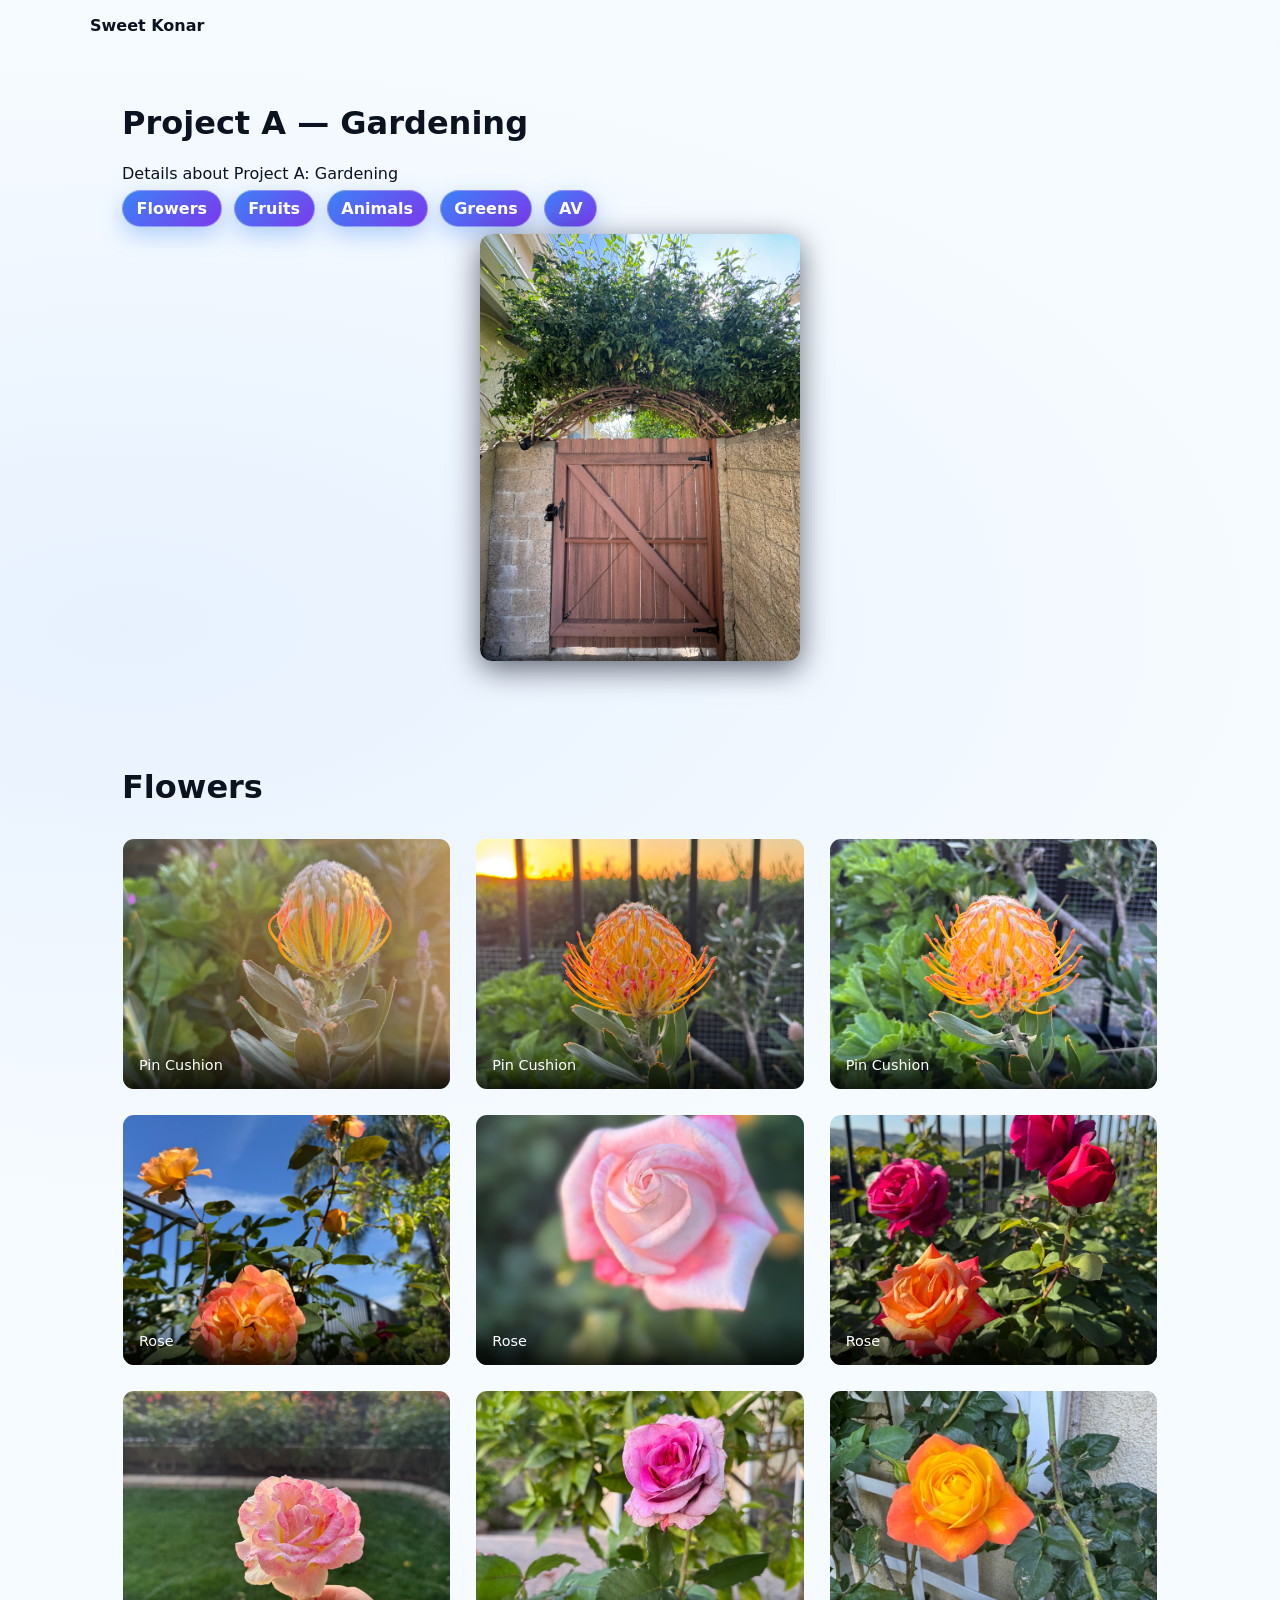
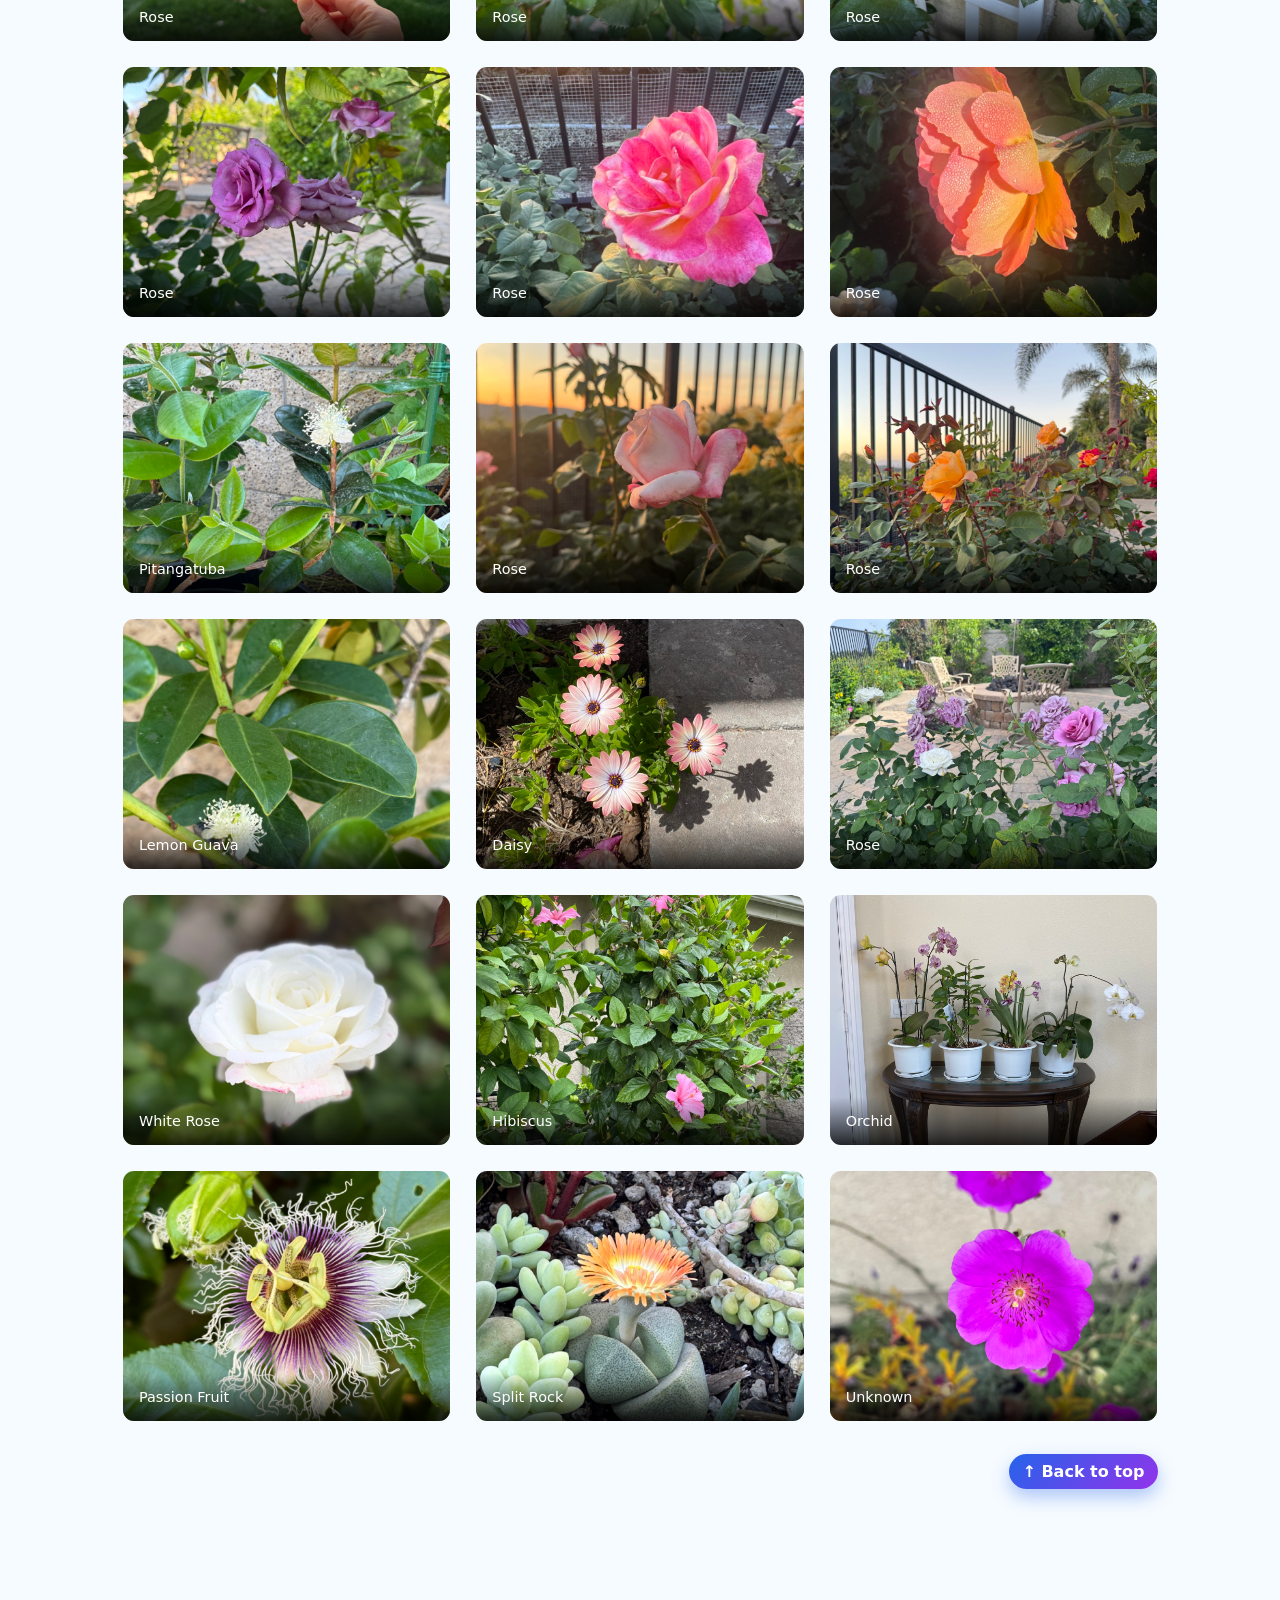
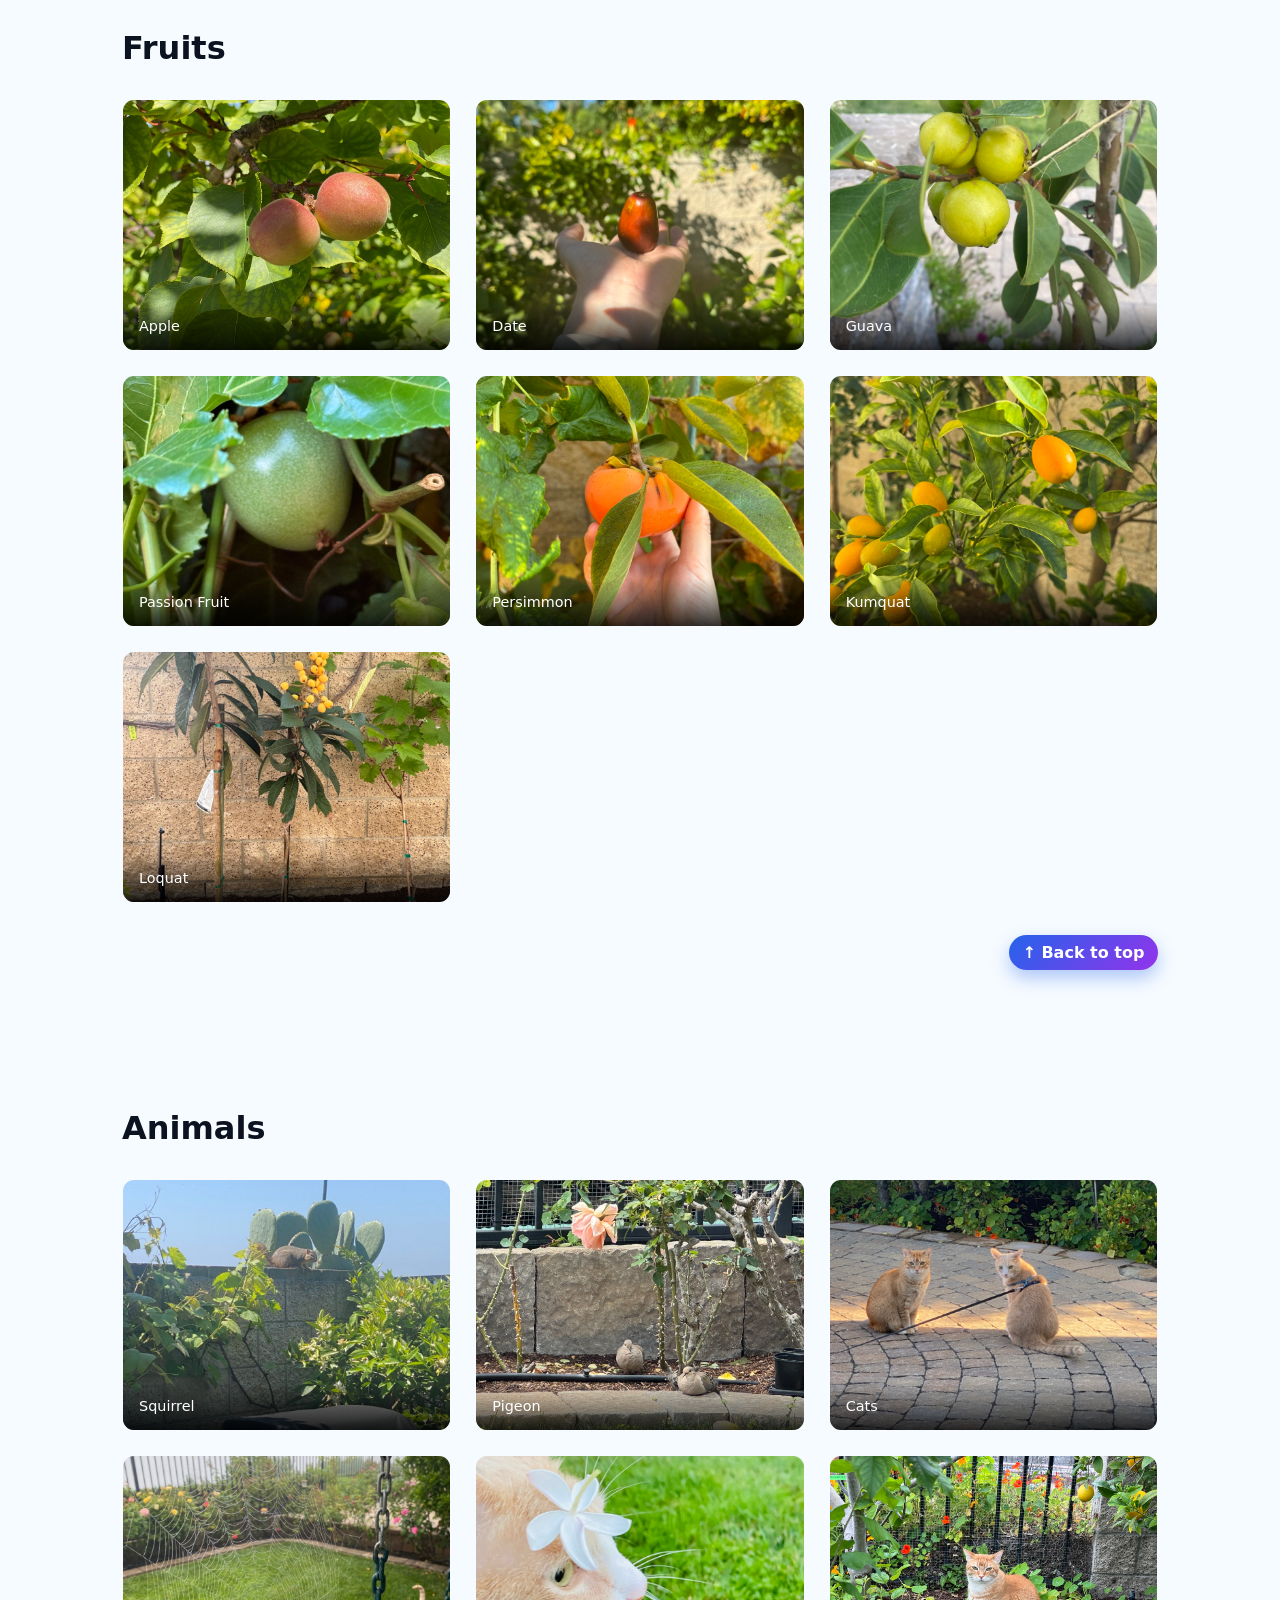
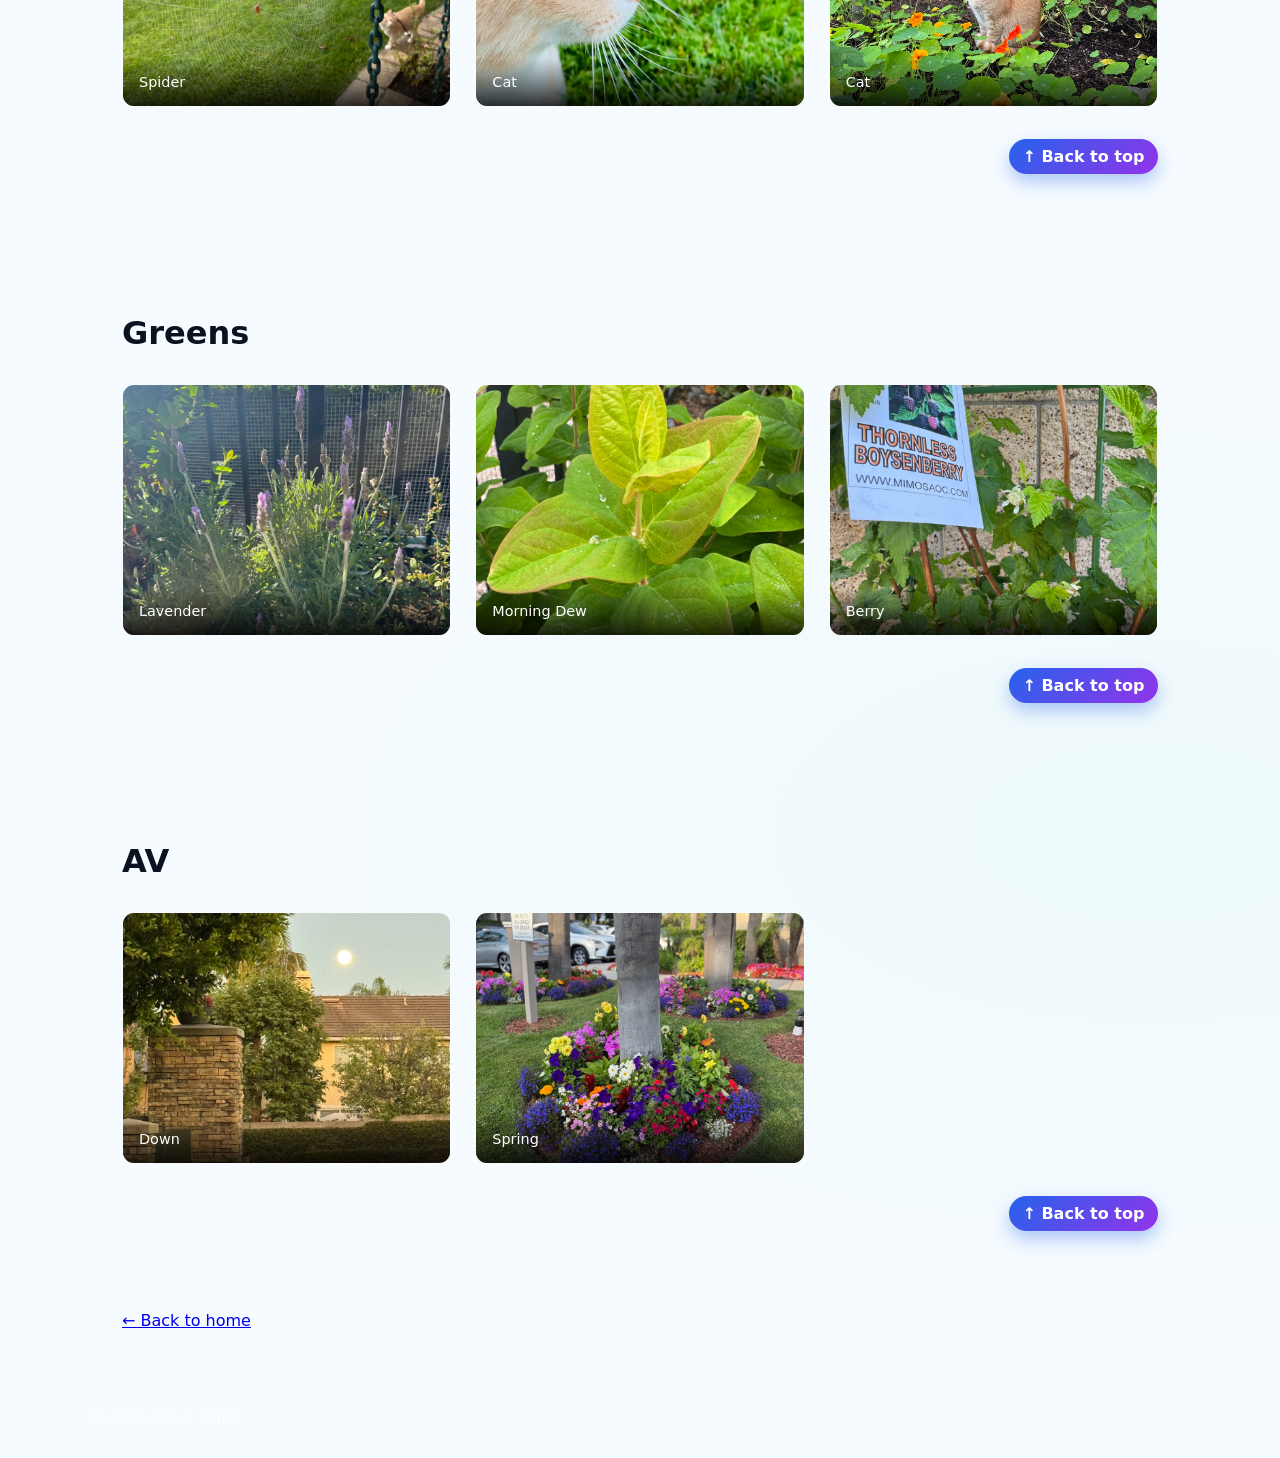
==== commit 22711660: "typo" ====
--- a/projectA.html
+++ b/projectA.html
@@ -201,8 +201,8 @@
           <div class="gallery-caption">Cat</div>
         </div>
         <div class="gallery-item">
-          <img src="A/animals/cats.jpeg" alt="Cats" loading="lazy">
-          <div class="gallery-caption">Cats</div>
+          <img src="A/animals/cat2.jpeg" alt="Cat2" loading="lazy">
+          <div class="gallery-caption">Cat</div>
         </div>
         <!-- Add more gallery items as needed -->
       </div>
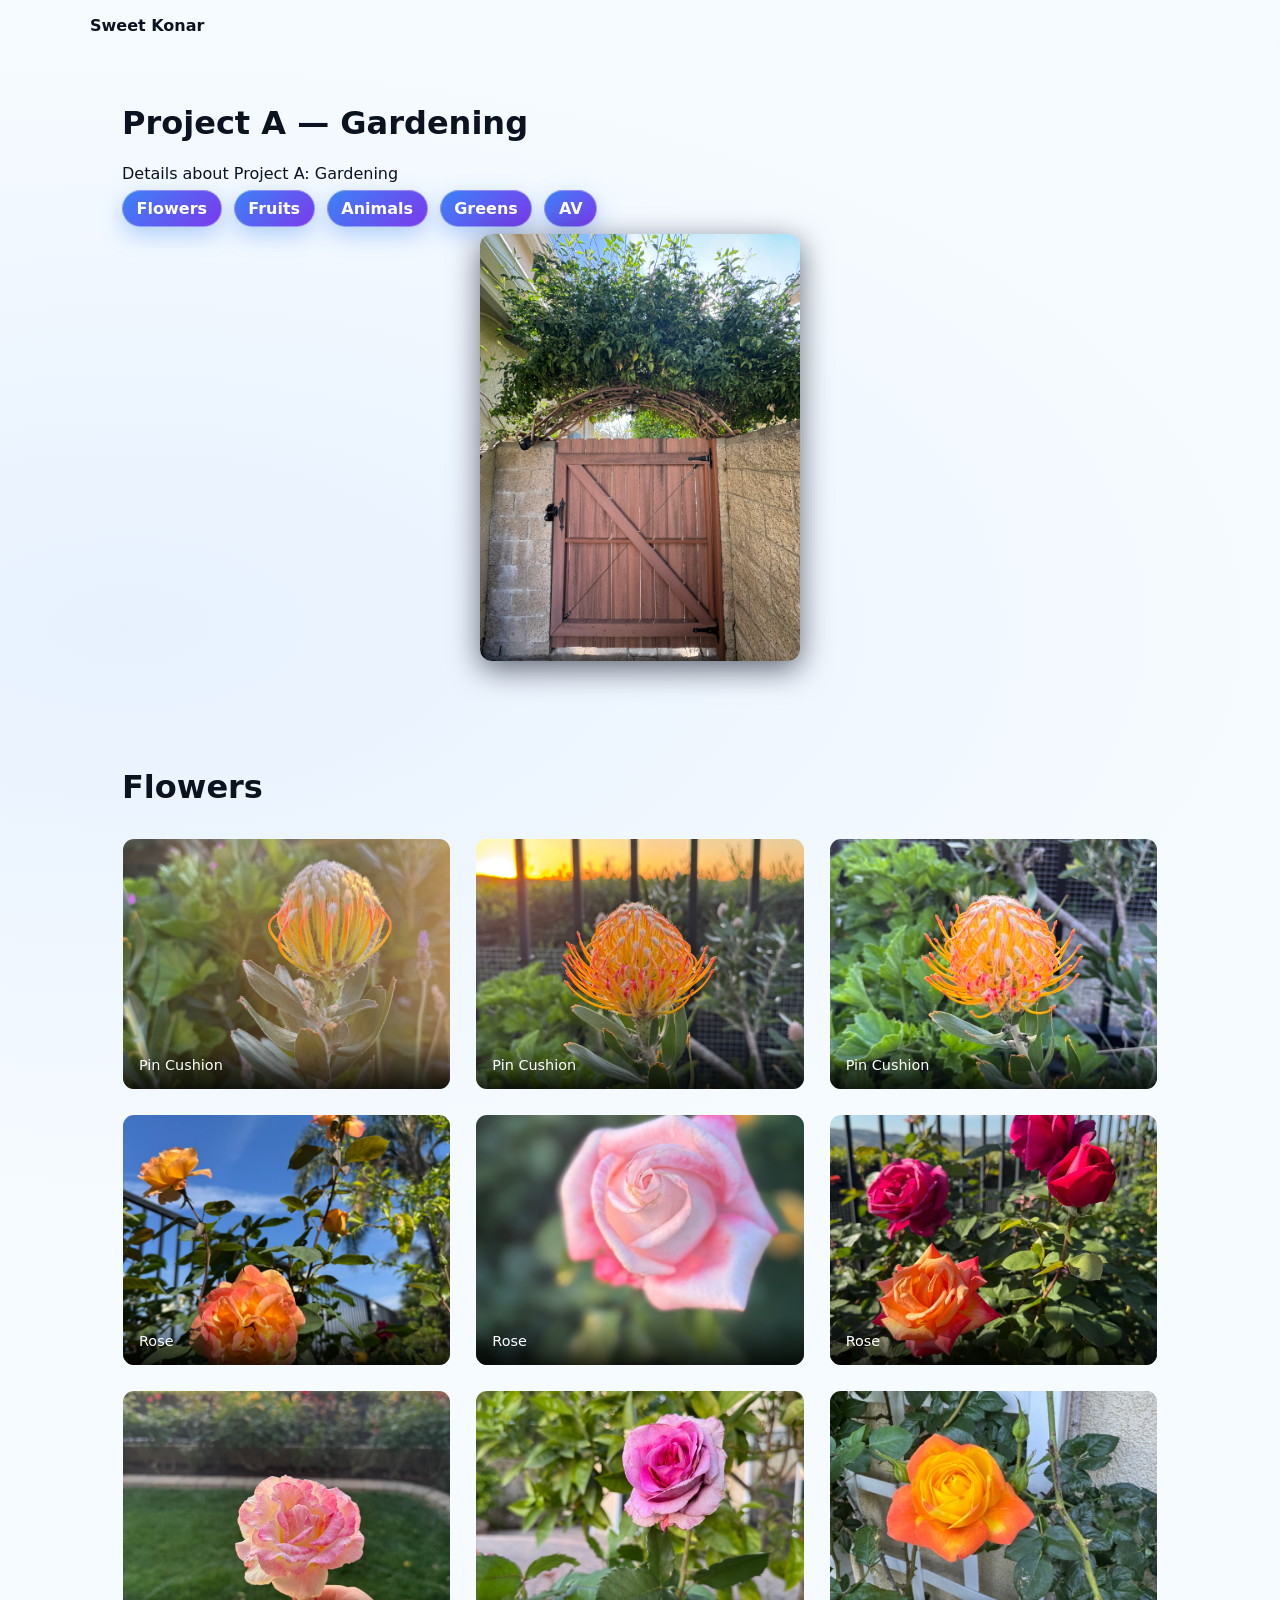
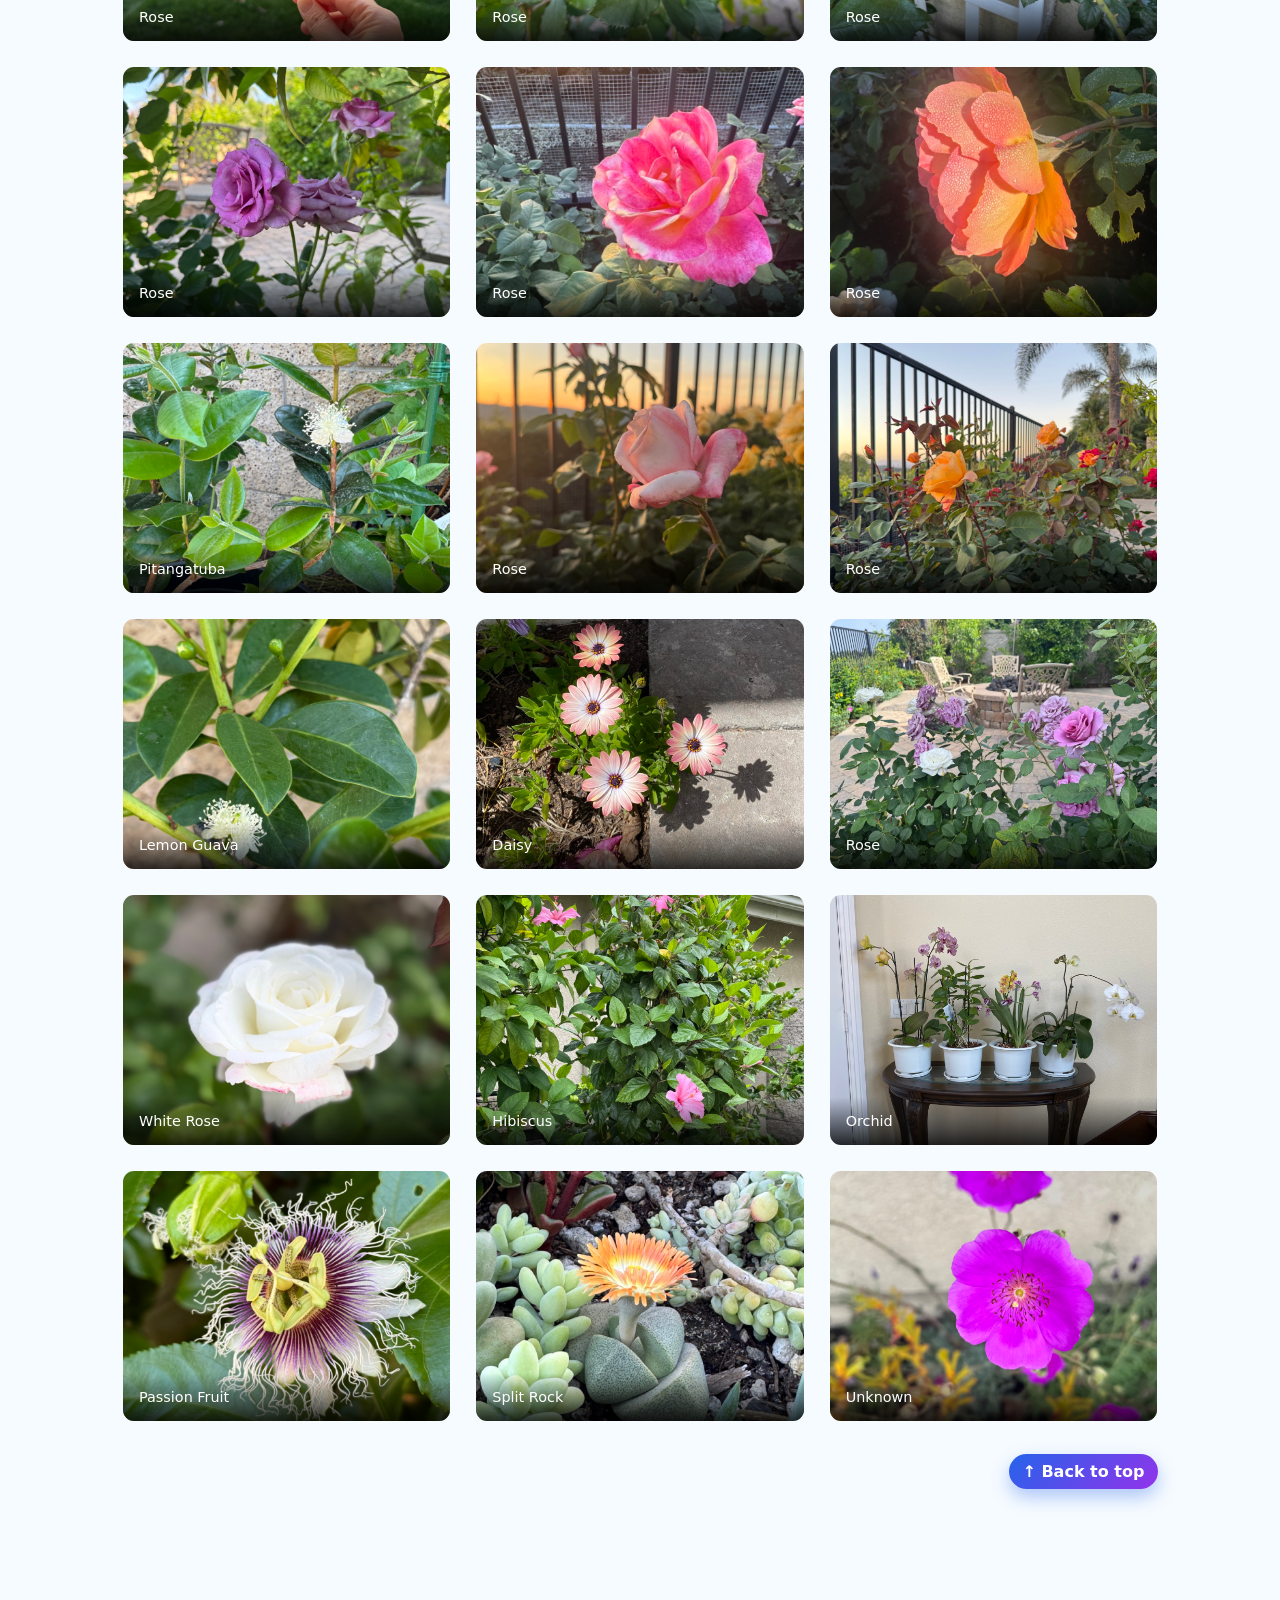
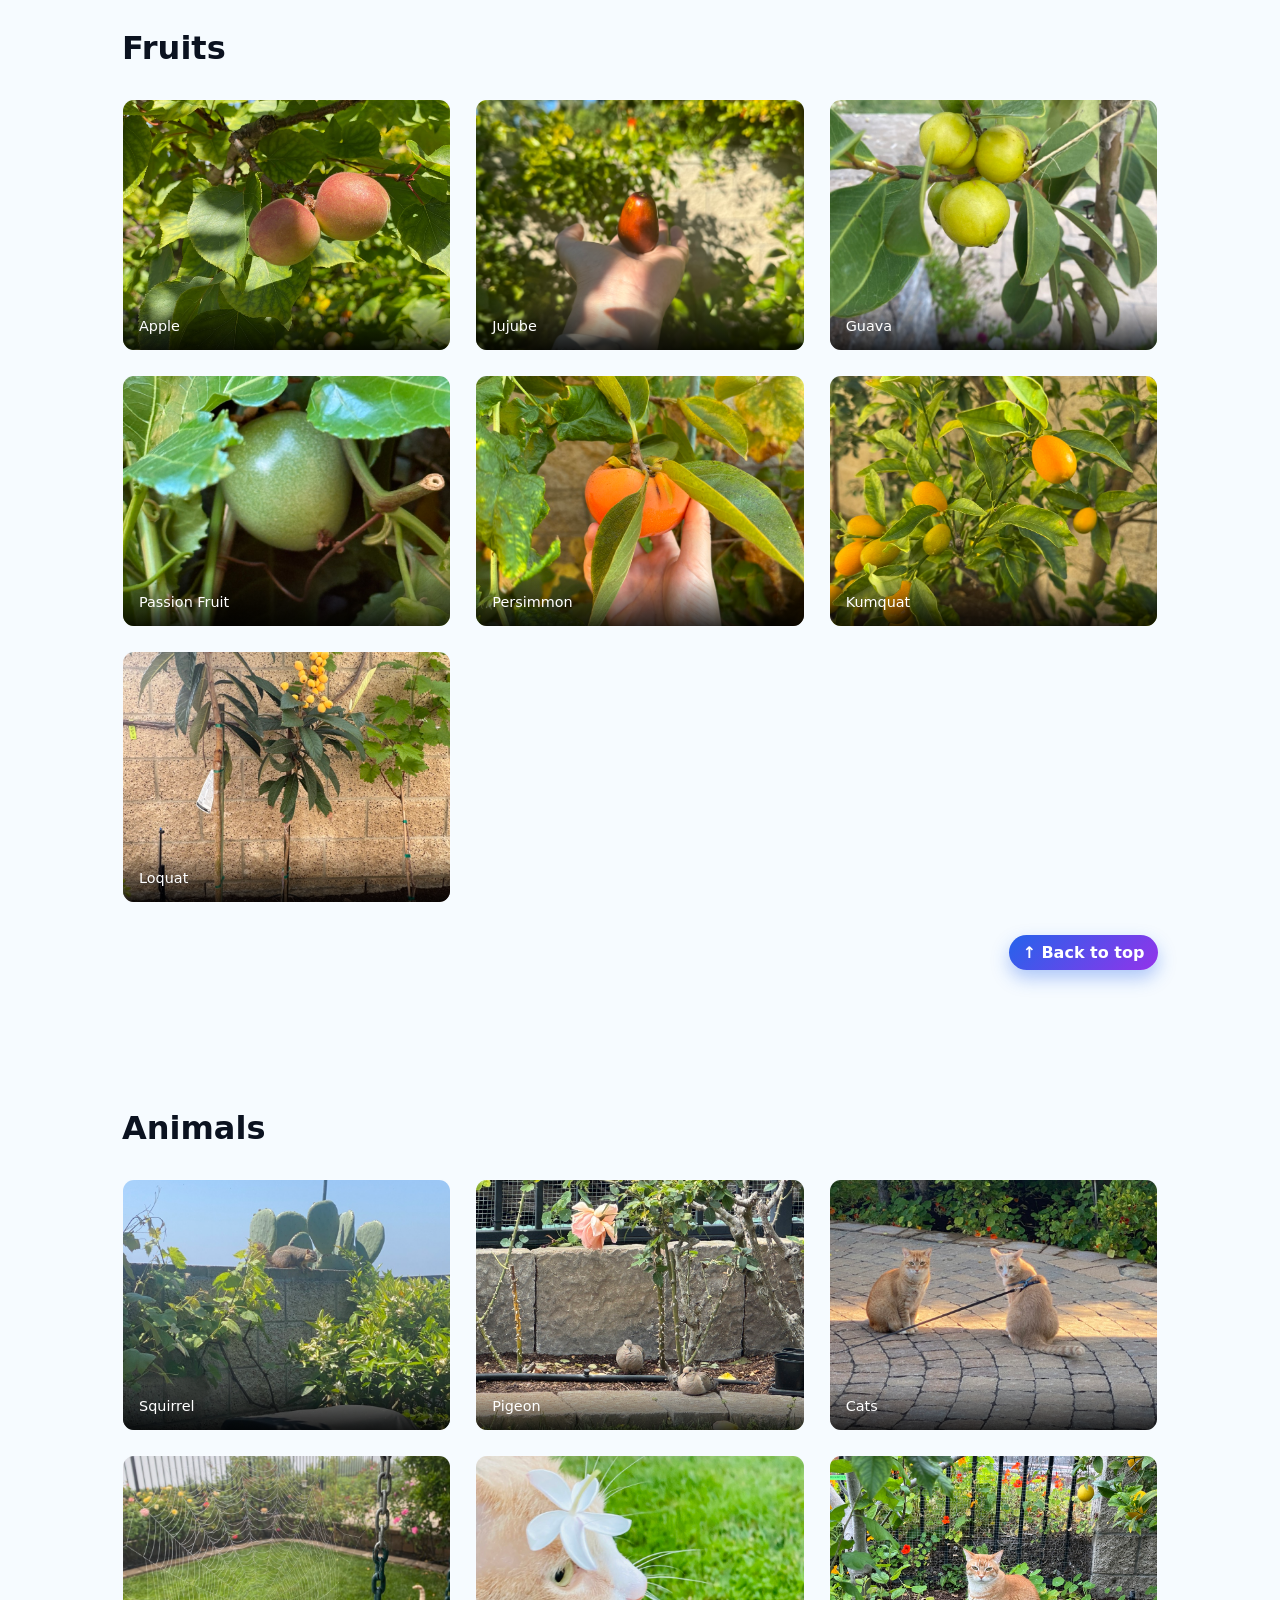
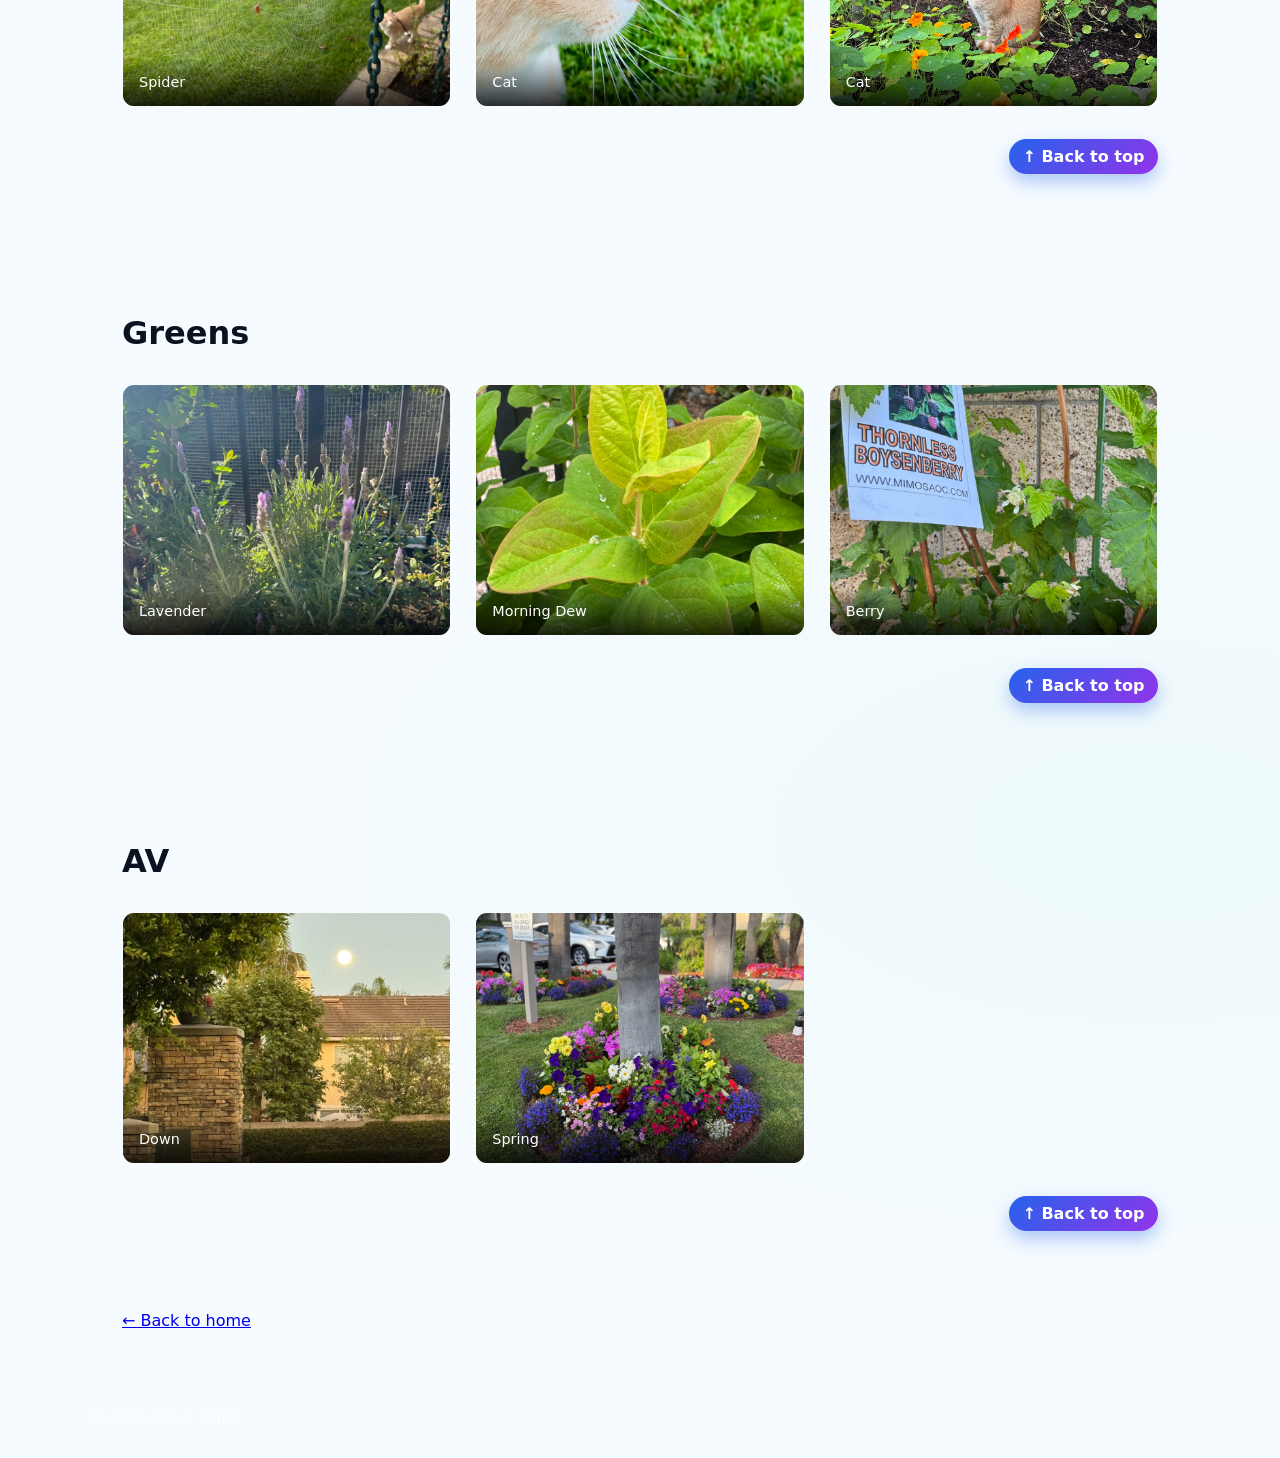
==== commit 2f4f98a7: "correct name" ====
--- a/projectA.html
+++ b/projectA.html
@@ -147,8 +147,8 @@
           <div class="gallery-caption">Apple</div>
         </div>
         <div class="gallery-item">
-          <img src="A/fruits/date.jpeg" alt="Date" loading="lazy">
-          <div class="gallery-caption">Date</div>
+          <img src="A/fruits/jujube.jpeg" alt="Jujube" loading="lazy">
+          <div class="gallery-caption">Jujube</div>
         </div>
         <div class="gallery-item">
           <img src="A/fruits/guava.jpeg" alt="Guava" loading="lazy">
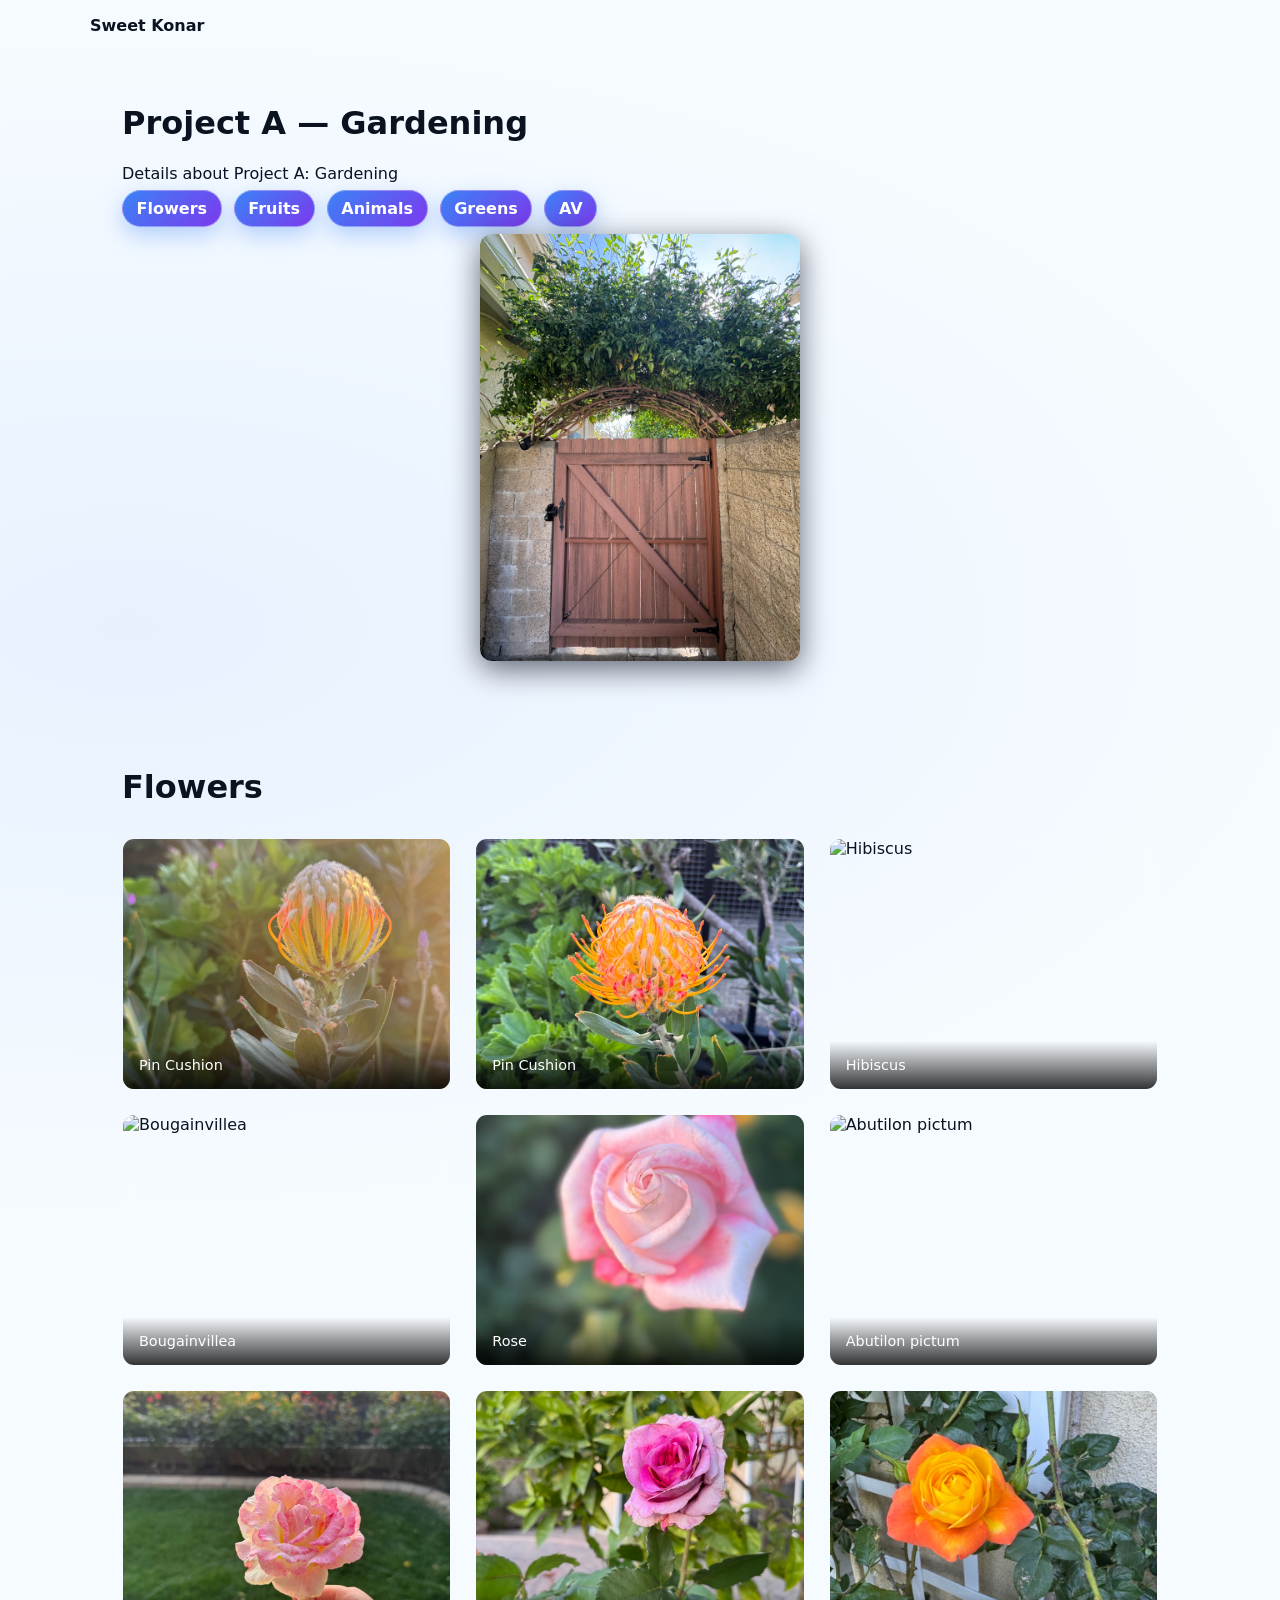
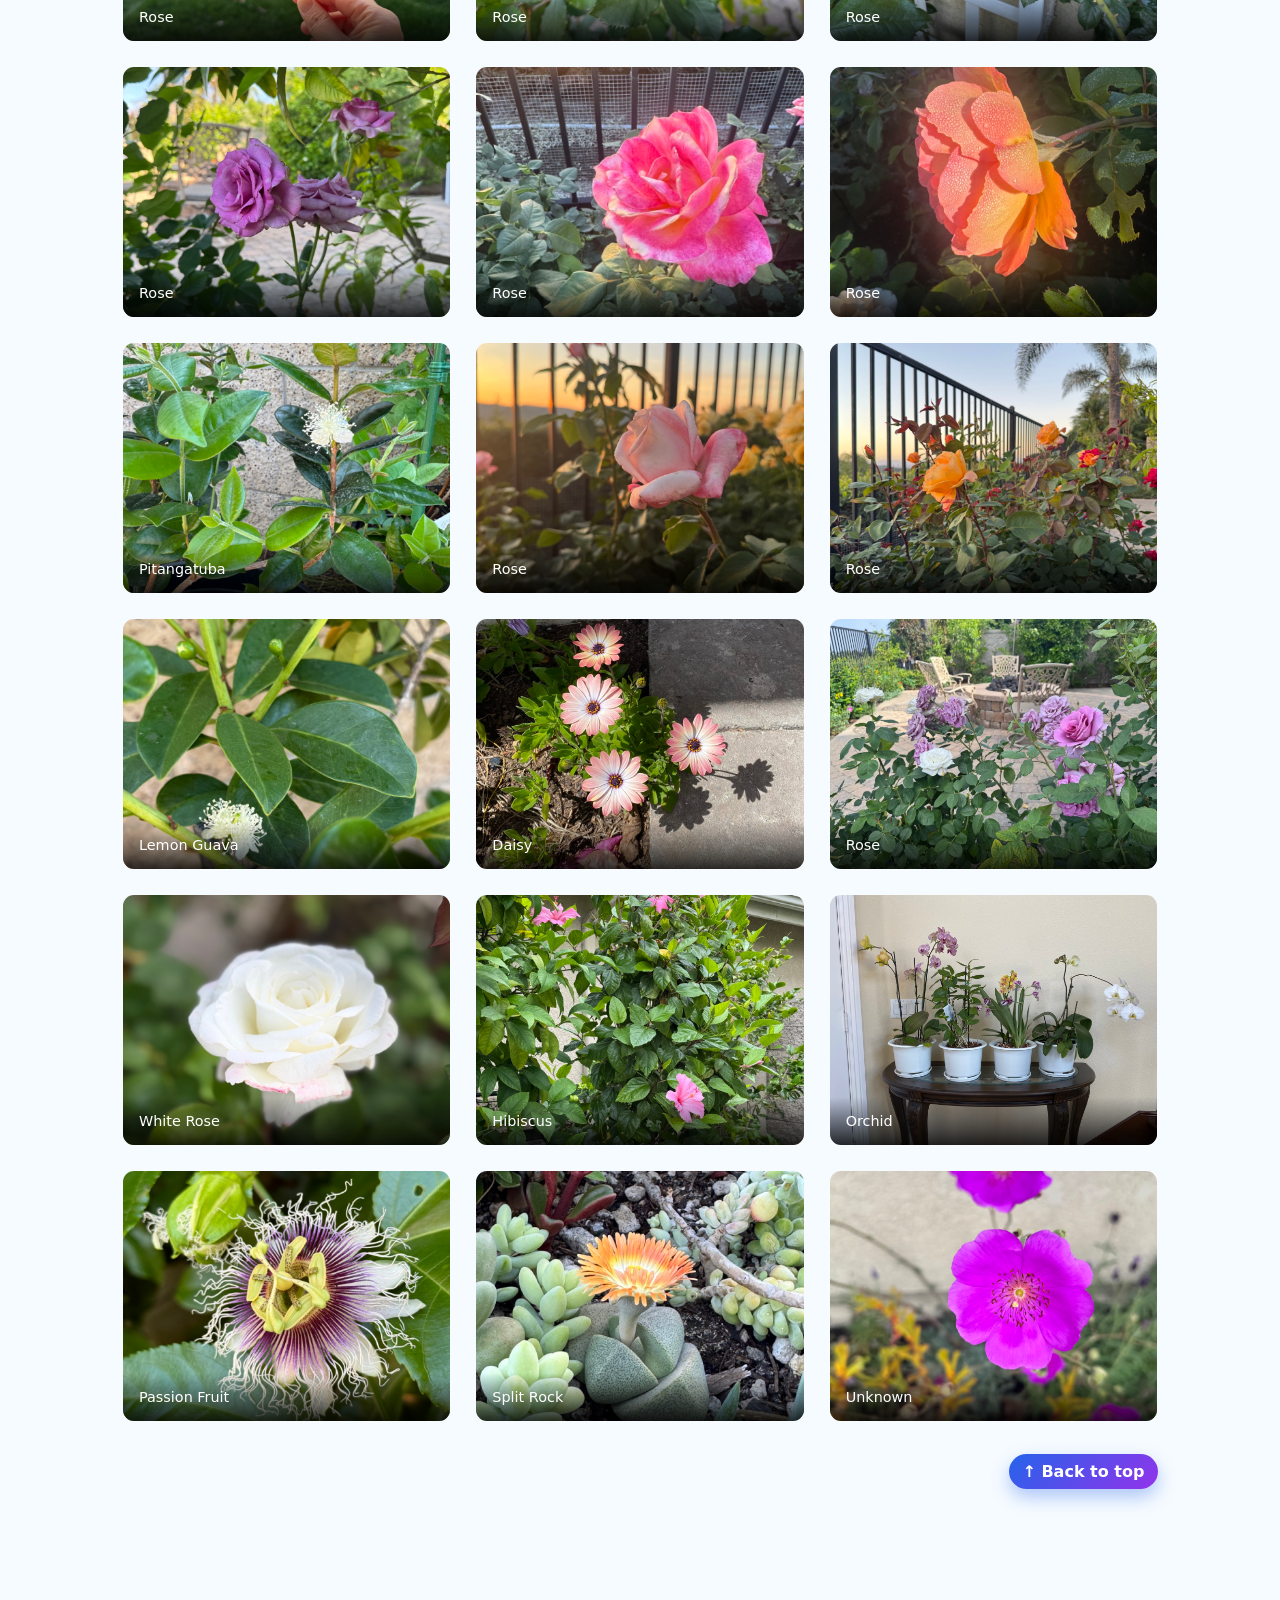
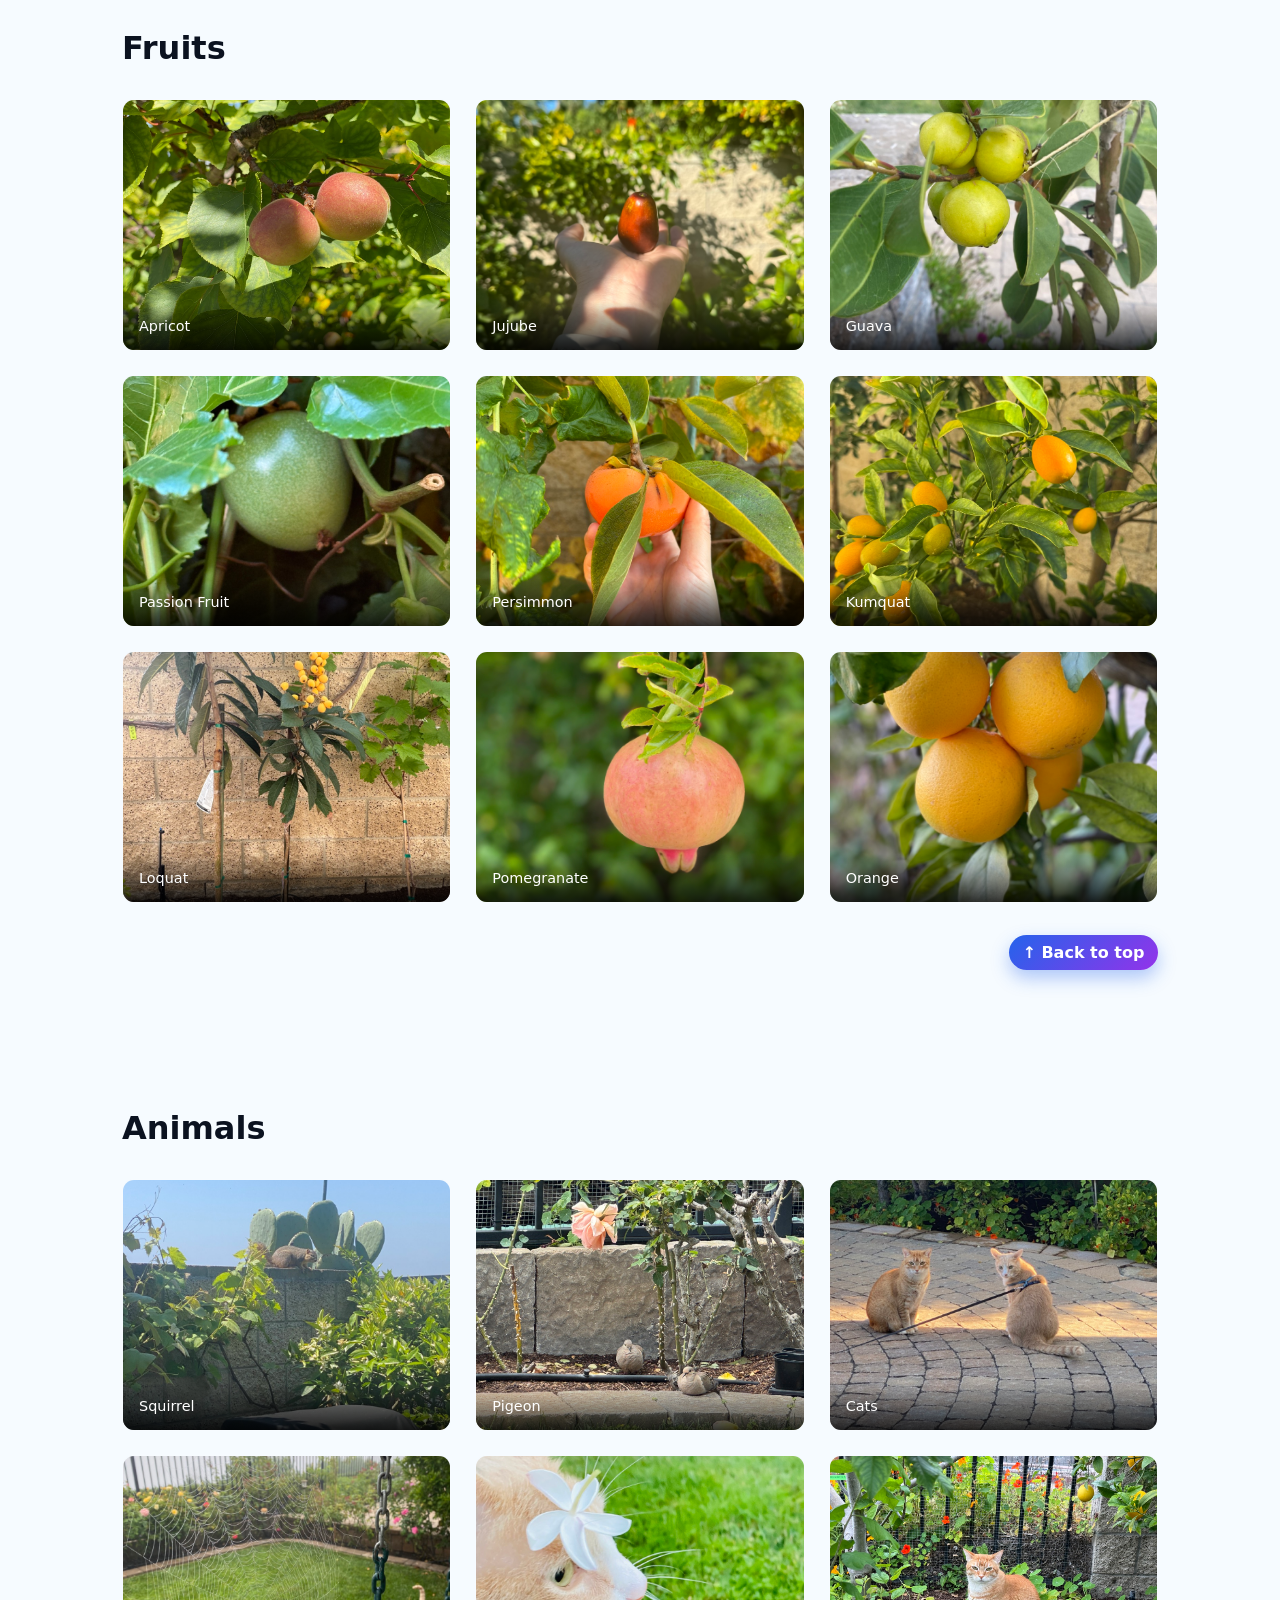
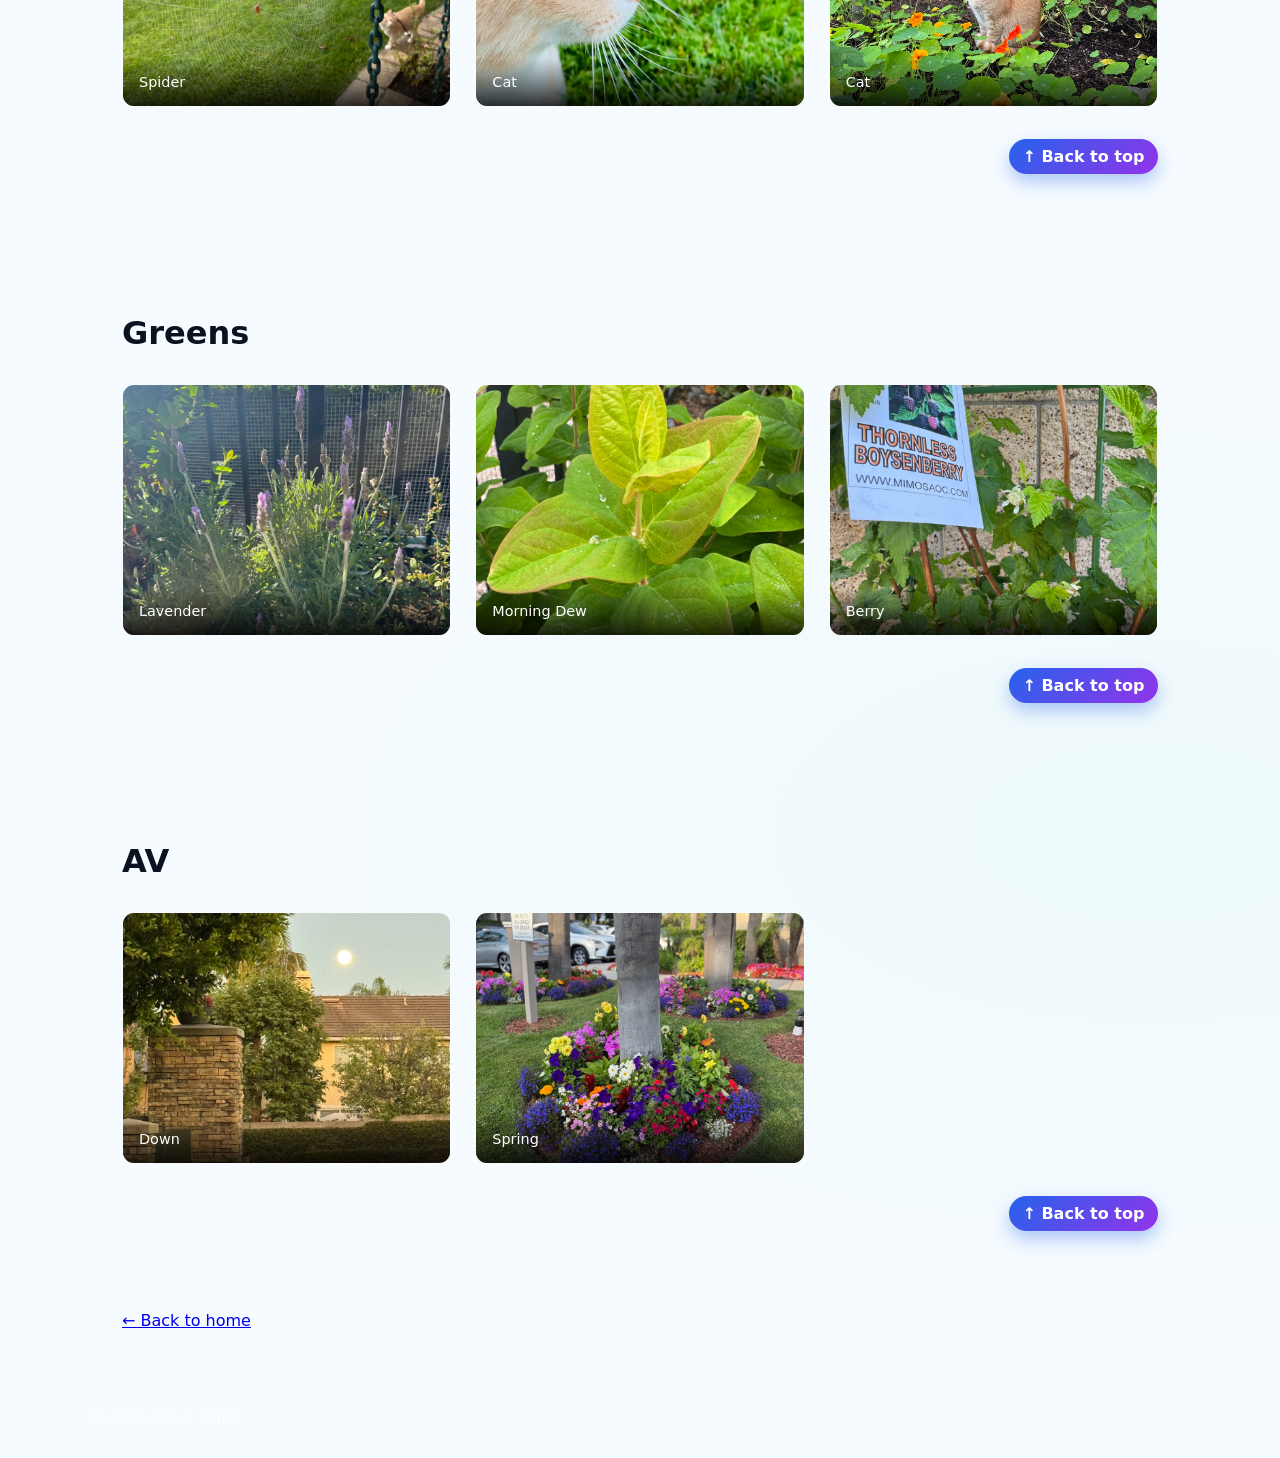
==== commit d7efbbcc: "add more" ====
--- a/projectA.html
+++ b/projectA.html
@@ -39,25 +39,26 @@
           <img src="A/pincushion_small.jpeg" alt="Pin Cushion" loading="lazy">
           <div class="gallery-caption">Pin Cushion</div>
         </div>
-        <div class="gallery-item">
-          <img src="A/pincushion4.jpeg" alt="Pin Cushion" loading="lazy">
-          <div class="gallery-caption">Pin Cushion</div>
-        </div>
+
         <div class="gallery-item">
           <img src="A/pincushion3_small.jpeg" alt="Pin Cushion" loading="lazy">
           <div class="gallery-caption">Pin Cushion</div>
         </div>
-        <div class="gallery-item">
-          <img src="A/rose17.jpeg" alt="Rose7" loading="lazy">
-          <div class="gallery-caption">Rose</div>
+                <div class="gallery-item">
+          <img src="A/flowers/hibiscus2.jpeg" alt="Hibiscus" loading="lazy">
+          <div class="gallery-caption">Hibiscus</div>
+        </div>
+        <div class="gallery-item">
+          <img src="A/flowers/Bougainvillea.jpeg" alt="Bougainvillea" loading="lazy">
+          <div class="gallery-caption">Bougainvillea</div>
         </div>
         <div class="gallery-item">
           <img src="A/rose11.jpeg" alt="Rose8" loading="lazy">
           <div class="gallery-caption">Rose</div>
         </div>
         <div class="gallery-item">
-          <img src="A/rose12.jpeg" alt="Rose9" loading="lazy">
-          <div class="gallery-caption">Rose</div>
+          <img src="A/flowers/Abutilon_pictum.jpeg" alt="Abutilon pictum" loading="lazy">
+          <div class="gallery-caption">Abutilon pictum</div>
         </div>
         <div class="gallery-item">
           <img src="A/rose1.jpeg" alt="Rose1" loading="lazy">
@@ -143,8 +144,8 @@
       <div class="gallery-grid">
         <!-- Add your photos here -->
         <div class="gallery-item">
-          <img src="A/fruits/apple.jpeg" alt="Apple" loading="lazy">
-          <div class="gallery-caption">Apple</div>
+          <img src="A/fruits/apricot.jpeg" alt="Apricot" loading="lazy">
+          <div class="gallery-caption">Apricot</div>
         </div>
         <div class="gallery-item">
           <img src="A/fruits/jujube.jpeg" alt="Jujube" loading="lazy">
@@ -169,6 +170,14 @@
         <div class="gallery-item">
           <img src="A/fruits/loquat.jpeg" alt="Loquat" loading="lazy">
           <div class="gallery-caption">Loquat</div>
+        </div>
+        <div class="gallery-item">
+          <img src="A/fruits/Pomegranate.jpeg" alt="Pomegranate" loading="lazy">
+          <div class="gallery-caption">Pomegranate</div>
+        </div>
+        <div class="gallery-item">
+          <img src="A/fruits/orange.jpeg" alt="Orange" loading="lazy">
+          <div class="gallery-caption">Orange</div>
         </div>
         <!-- Add more gallery items as needed -->
       </div>
